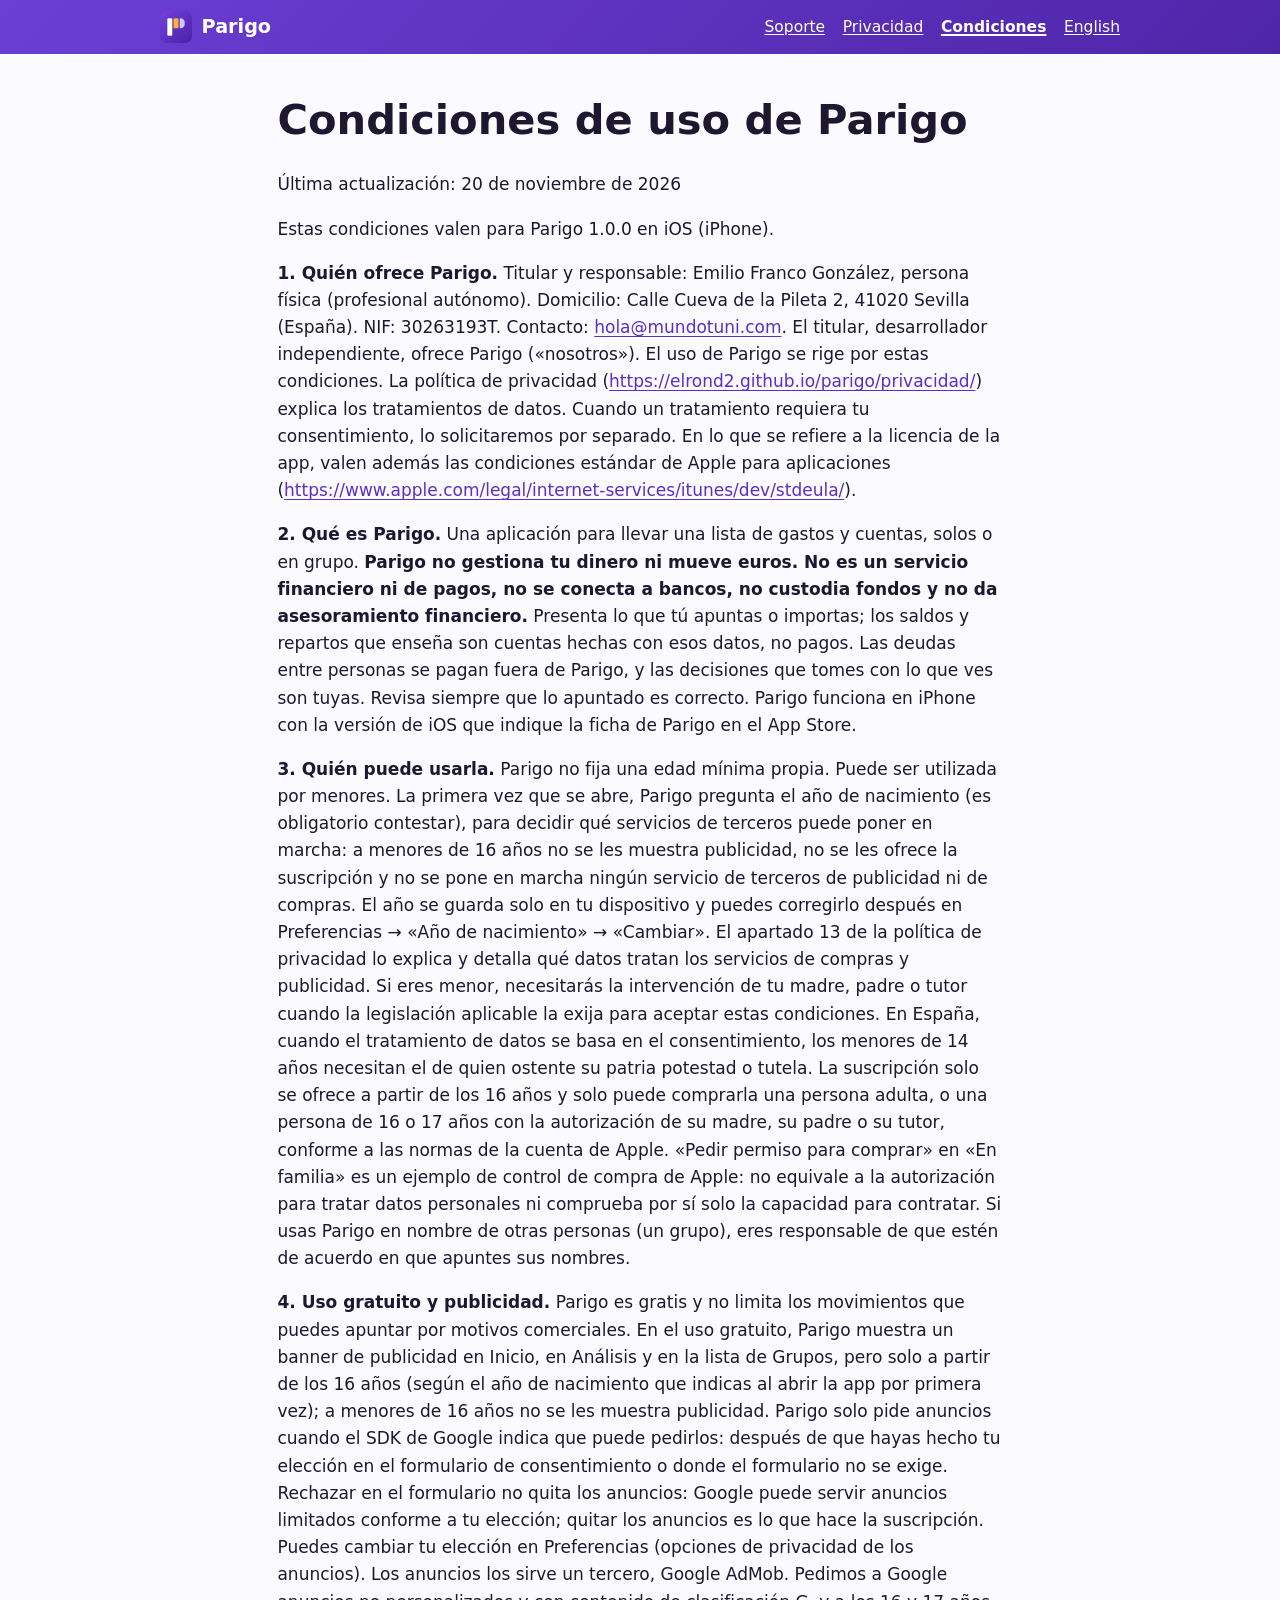
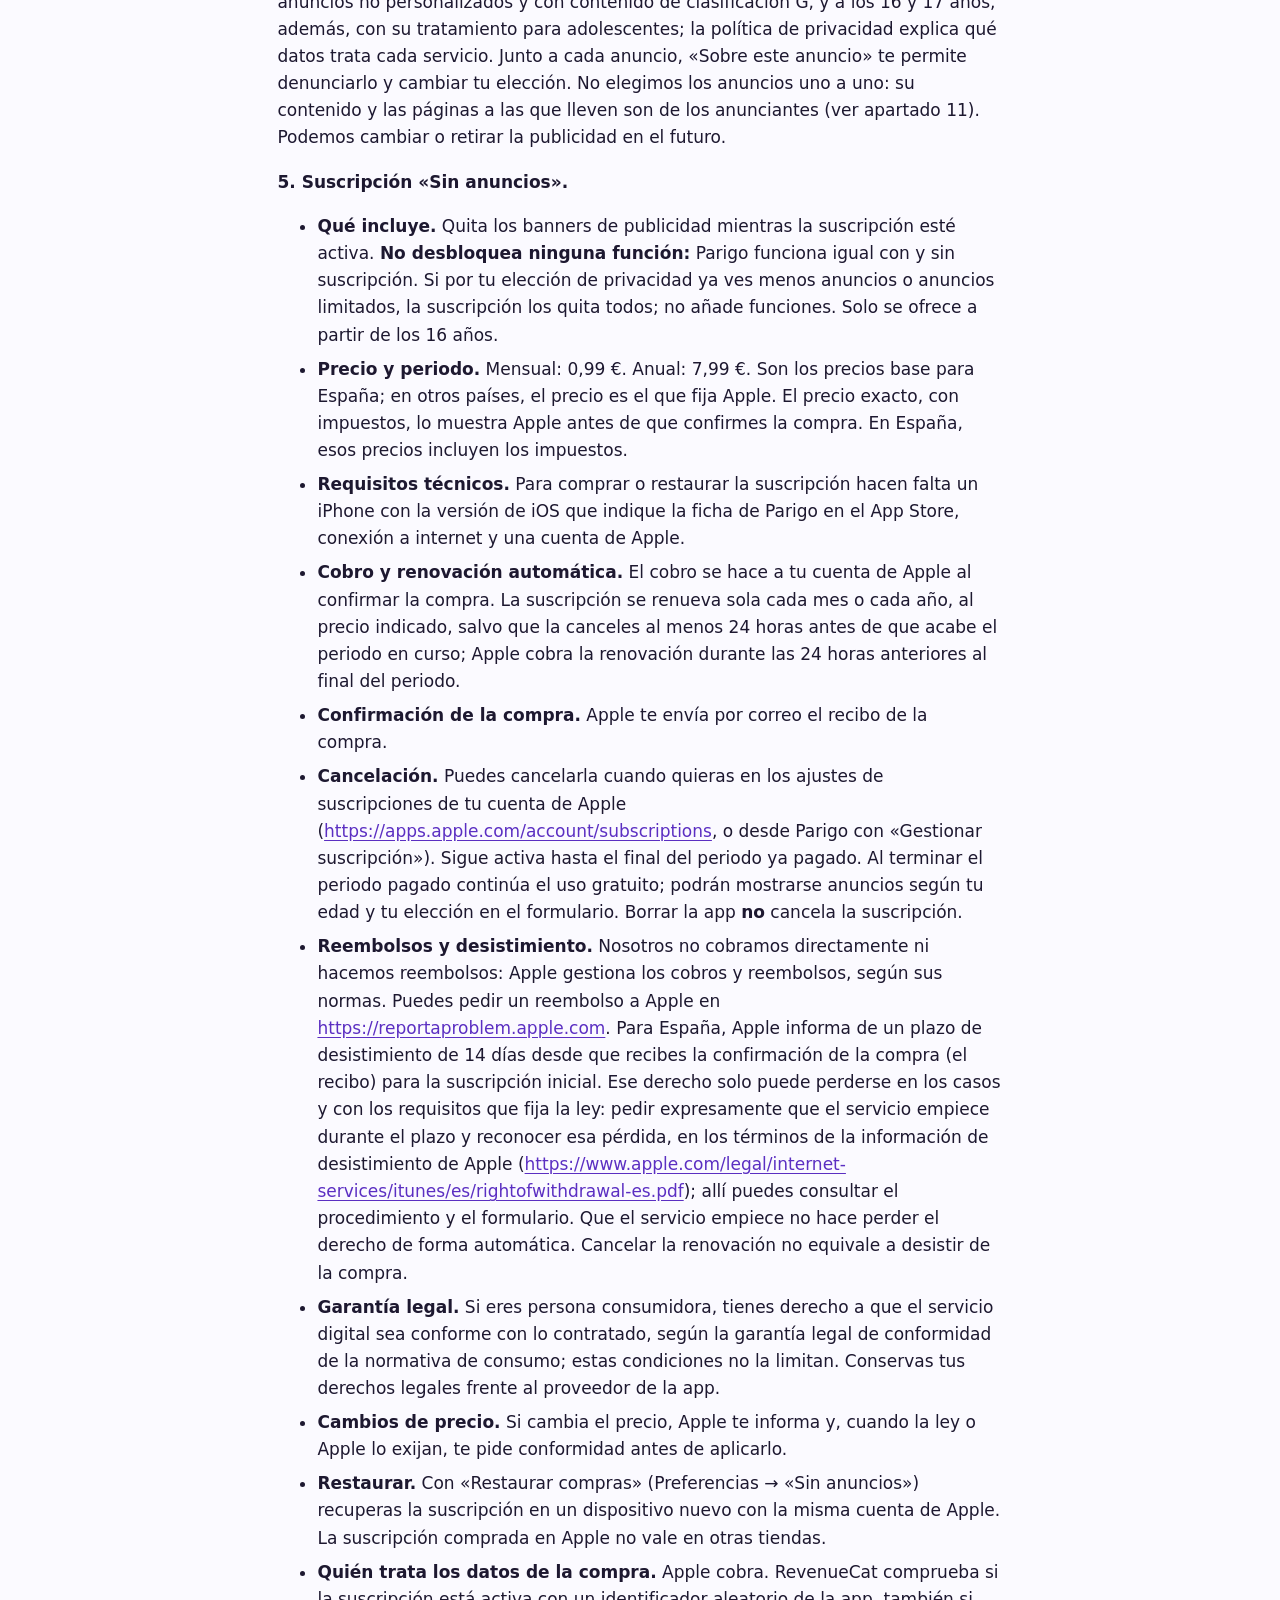
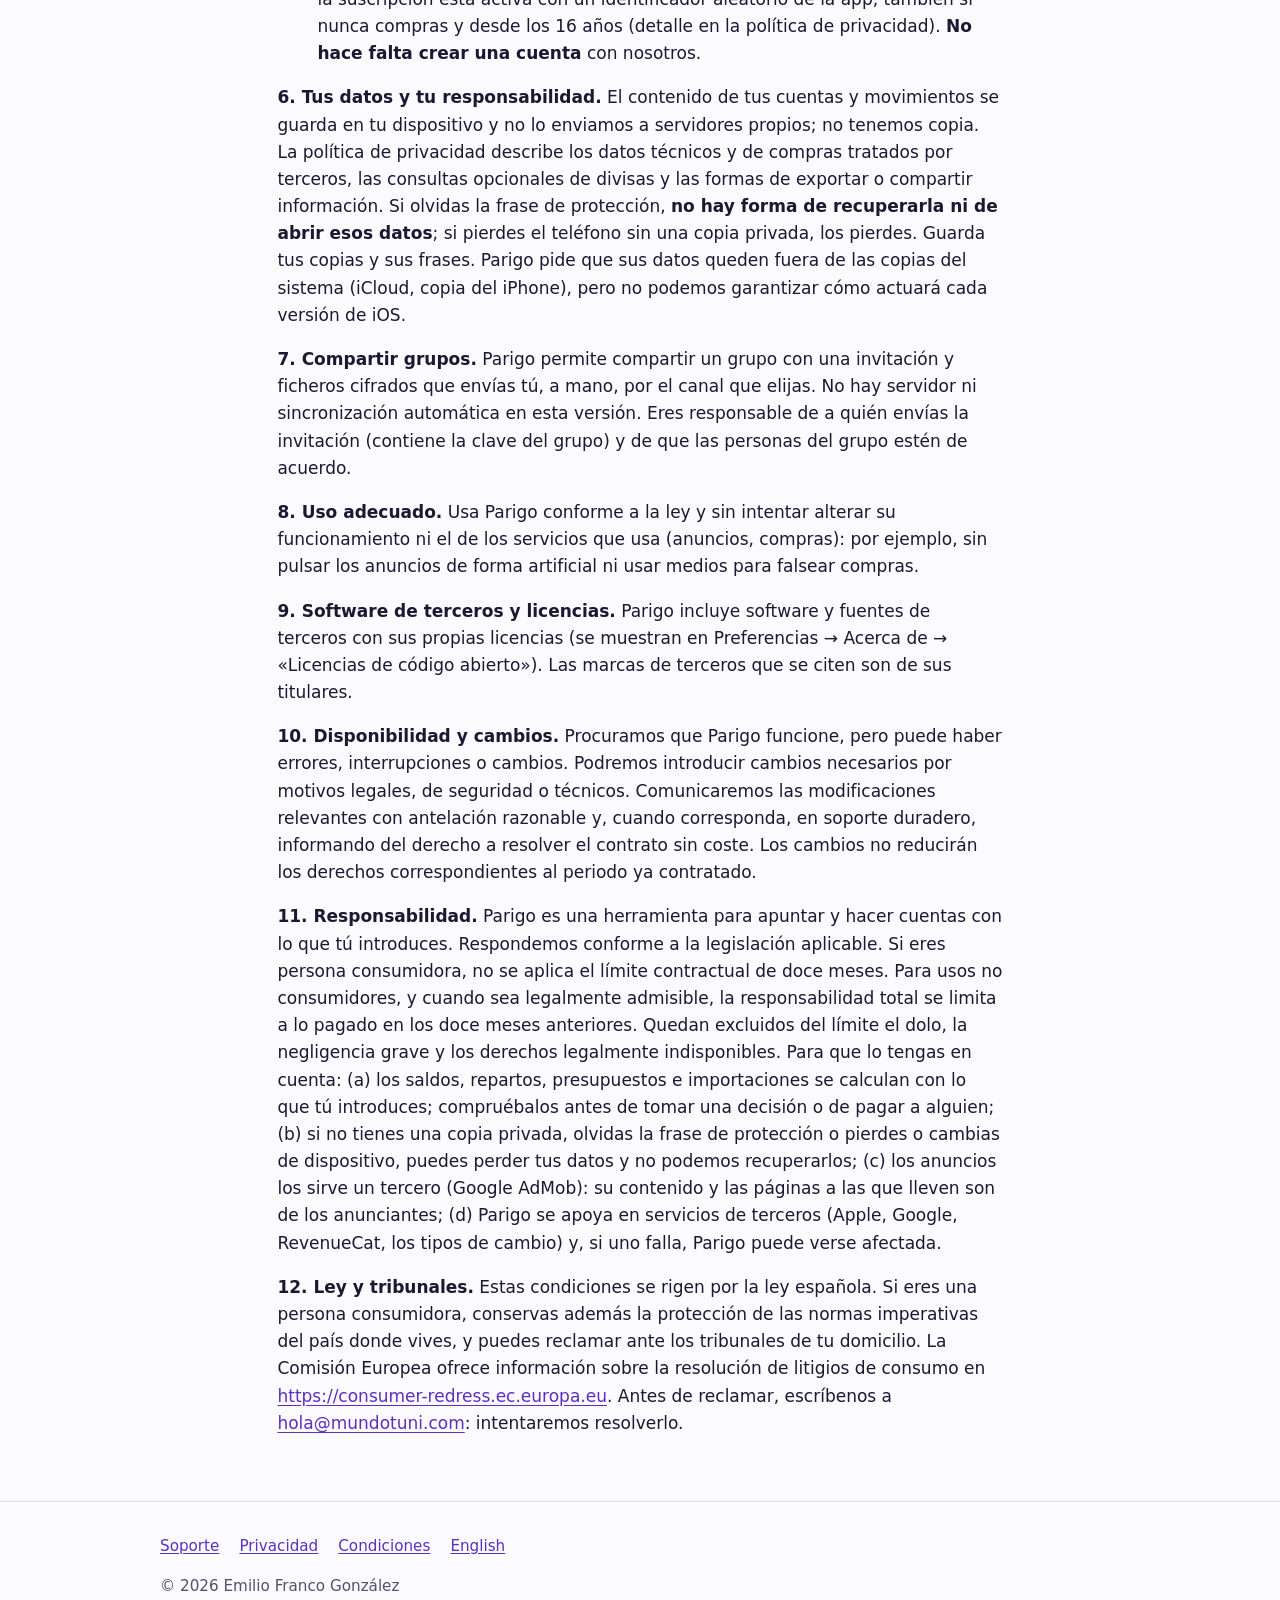
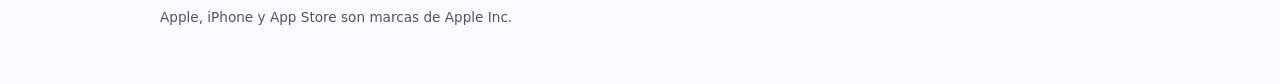
==== condiciones/index.html @ 180a6022 "Privacy policy and terms of use (es/en)" ====
<!doctype html>
<html lang="es">
<head>
<meta charset="utf-8">
<meta name="viewport" content="width=device-width, initial-scale=1">
<title>Condiciones de uso de Parigo</title>
<meta name="description" content="Condiciones de uso de Parigo para iOS y de la suscripción «Sin anuncios».">
<meta name="color-scheme" content="light dark">
<meta name="theme-color" content="#4F25A8">
<link rel="alternate" hreflang="es" href="https://elrond2.github.io/parigo/condiciones/"><link rel="alternate" hreflang="en" href="https://elrond2.github.io/parigo/en/terms/"><link rel="alternate" hreflang="x-default" href="https://elrond2.github.io/parigo/condiciones/">
<meta property="og:type" content="website">
<meta property="og:site_name" content="Parigo">
<meta property="og:title" content="Condiciones de uso de Parigo">
<meta property="og:description" content="Condiciones de uso de Parigo para iOS y de la suscripción «Sin anuncios».">
<meta property="og:url" content="https://elrond2.github.io/parigo/condiciones/">
<meta property="og:image" content="https://elrond2.github.io/parigo/icon-512.png">
<meta property="og:locale" content="es_ES">
<meta name="twitter:card" content="summary">
<link rel="icon" type="image/png" sizes="48x48" href="../favicon.png">
<link rel="apple-touch-icon" href="../apple-touch-icon.png">
<link rel="stylesheet" href="../estilo.css">
</head>
<body class="pag-terms">
<a class="saltar" href="#contenido">Saltar al contenido</a>

<header class="cabecera">
  <div class="envoltorio barra">
    <a class="marca" href="../index.html"><img src="../icon-512.png" width="32" height="32" alt=""><span>Parigo</span></a>
    <nav aria-label="Principal"><a href="../soporte/index.html">Soporte</a><a href="../privacidad/index.html">Privacidad</a><a href="../condiciones/index.html" aria-current="page">Condiciones</a><a href="../en/terms/index.html" lang="en" hreflang="en">English</a></nav>
  </div>
</header>
<main id="contenido">
<div class="envoltorio texto">
<h1 id="condiciones-de-uso-de-parigo">Condiciones de uso de Parigo</h1>
<p>Última actualización: 20 de noviembre de 2026</p>
<p>Estas condiciones valen para Parigo 1.0.0 en iOS (iPhone).</p>
<p><strong>1. Quién ofrece Parigo.</strong> Titular y responsable: Emilio Franco González, persona física (profesional autónomo).
Domicilio: Calle Cueva de la Pileta 2, 41020 Sevilla (España). NIF: 30263193T. Contacto: <a href="mailto:hola@mundotuni.com">hola@mundotuni.com</a>. El titular,
desarrollador independiente, ofrece Parigo («nosotros»). El uso de Parigo se rige por estas condiciones. La política de
privacidad (<a href="https://elrond2.github.io/parigo/privacidad/">https://elrond2.github.io/parigo/privacidad/</a>) explica los tratamientos de datos. Cuando un tratamiento
requiera tu consentimiento, lo solicitaremos por separado. En lo que se refiere a la licencia de la app, valen además
las condiciones estándar de Apple para aplicaciones (<a href="https://www.apple.com/legal/internet-services/itunes/dev/stdeula/">https://www.apple.com/legal/internet-services/itunes/dev/stdeula/</a>).</p>
<p><strong>2. Qué es Parigo.</strong> Una aplicación para llevar una lista de gastos y cuentas, solos o en grupo. <strong>Parigo no gestiona tu
dinero ni mueve euros. No es un servicio financiero ni de pagos, no se conecta a bancos, no custodia fondos y no da
asesoramiento financiero.</strong> Presenta lo que tú apuntas o importas; los saldos y repartos que enseña son cuentas hechas con
esos datos, no pagos. Las deudas entre personas se pagan fuera de Parigo, y las decisiones que tomes con lo que ves son
tuyas. Revisa siempre que lo apuntado es correcto. Parigo funciona en iPhone con la versión de iOS que indique la ficha
de Parigo en el App Store.</p>
<p><strong>3. Quién puede usarla.</strong> Parigo no fija una edad mínima propia. Puede ser utilizada por menores. La primera vez que se
abre, Parigo pregunta el año de nacimiento (es obligatorio contestar), para decidir qué servicios de terceros puede poner
en marcha: a menores de 16 años no se les muestra publicidad, no se les ofrece la suscripción y no se pone en marcha
ningún servicio de terceros de publicidad ni de compras. El año se guarda solo en tu dispositivo y puedes corregirlo
después en Preferencias → «Año de nacimiento» → «Cambiar». El apartado 13 de la política de privacidad lo explica y
detalla qué datos tratan los servicios de compras y publicidad. Si eres menor, necesitarás la intervención de tu madre,
padre o tutor cuando la legislación aplicable la exija para aceptar estas condiciones. En España, cuando el tratamiento
de datos se basa en el consentimiento, los menores de 14 años necesitan el de quien ostente su patria potestad o tutela.
La suscripción solo se ofrece a partir de los 16 años y solo puede comprarla una persona adulta, o una persona de 16 o 17
años con la autorización de su madre, su padre o su tutor, conforme a las normas de la cuenta de Apple. «Pedir permiso
para comprar» en «En familia» es un ejemplo de control de compra de Apple: no equivale a la autorización para tratar
datos personales ni comprueba por sí solo la capacidad para contratar. Si usas Parigo en nombre de otras personas (un
grupo), eres responsable de que estén de acuerdo en que apuntes sus nombres.</p>
<p><strong>4. Uso gratuito y publicidad.</strong> Parigo es gratis y no limita los movimientos que puedes apuntar por motivos
comerciales. En el uso gratuito, Parigo muestra un banner de publicidad en Inicio, en Análisis y en la lista de
Grupos, pero solo a partir de los 16 años (según el año de nacimiento que indicas al abrir la app por primera vez); a
menores de 16 años no se les muestra publicidad. Parigo solo pide anuncios cuando el SDK de Google indica que puede
pedirlos: después de que hayas hecho tu elección en el formulario de consentimiento o donde el formulario no se exige.
Rechazar en el formulario no quita los anuncios: Google puede servir anuncios limitados conforme a tu elección; quitar
los anuncios es lo que hace la suscripción. Puedes cambiar tu elección en Preferencias (opciones de privacidad de los
anuncios). Los anuncios los sirve un tercero, Google AdMob. Pedimos a Google anuncios no personalizados y con contenido de
clasificación G, y a los 16 y 17 años, además, con su tratamiento para adolescentes; la política de privacidad explica
qué datos trata cada servicio. Junto a cada anuncio, «Sobre este anuncio» te permite denunciarlo y cambiar tu elección.
No elegimos los anuncios uno a uno: su contenido y las páginas a las que lleven son de los anunciantes (ver apartado 11).
Podemos cambiar o retirar la publicidad en el futuro.</p>
<p><strong>5. Suscripción «Sin anuncios».</strong></p>
<ul>
<li><strong>Qué incluye.</strong> Quita los banners de publicidad mientras la suscripción esté activa. <strong>No desbloquea ninguna función:</strong>
Parigo funciona igual con y sin suscripción. Si por tu elección de privacidad ya ves menos anuncios o anuncios
limitados, la suscripción los quita todos; no añade funciones. Solo se ofrece a partir de los 16 años.</li>
<li><strong>Precio y periodo.</strong> Mensual: 0,99 €. Anual: 7,99 €. Son los precios base para España; en otros países, el precio es el
que fija Apple. El precio exacto, con impuestos, lo muestra Apple antes de que confirmes la compra.
En España, esos precios incluyen los impuestos.</li>
<li><strong>Requisitos técnicos.</strong> Para comprar o restaurar la suscripción hacen falta un iPhone con la versión de iOS que indique
la ficha de Parigo en el App Store, conexión a internet y una cuenta de Apple.</li>
<li><strong>Cobro y renovación automática.</strong> El cobro se hace a tu cuenta de Apple al confirmar la compra. La suscripción se
renueva sola cada mes o cada año, al precio indicado, salvo que la canceles al menos 24 horas antes de que acabe el
periodo en curso; Apple cobra la renovación durante las 24 horas anteriores al final del periodo.</li>
<li><strong>Confirmación de la compra.</strong> Apple te envía por correo el recibo de la compra.</li>
<li><strong>Cancelación.</strong> Puedes cancelarla cuando quieras en los ajustes de suscripciones de tu cuenta de Apple
(<a href="https://apps.apple.com/account/subscriptions">https://apps.apple.com/account/subscriptions</a>, o desde Parigo con «Gestionar suscripción»). Sigue activa hasta el final
del periodo ya pagado. Al terminar el periodo pagado continúa el uso gratuito; podrán mostrarse anuncios según tu edad y
tu elección en el formulario. Borrar la app <strong>no</strong> cancela la suscripción.</li>
<li><strong>Reembolsos y desistimiento.</strong> Nosotros no cobramos directamente ni hacemos reembolsos: Apple gestiona los cobros y
reembolsos, según sus normas. Puedes pedir un reembolso a Apple en <a href="https://reportaproblem.apple.com">https://reportaproblem.apple.com</a>. Para España, Apple
informa de un plazo de desistimiento de 14 días desde que recibes la confirmación de la compra (el recibo) para la
suscripción inicial. Ese derecho
solo puede perderse en los casos y con los requisitos que fija la ley: pedir expresamente que el servicio empiece
durante el plazo y reconocer esa pérdida, en los términos de la información de desistimiento de Apple
(<a href="https://www.apple.com/legal/internet-services/itunes/es/rightofwithdrawal-es.pdf">https://www.apple.com/legal/internet-services/itunes/es/rightofwithdrawal-es.pdf</a>); allí puedes consultar el
procedimiento y el formulario. Que el servicio empiece no hace perder el derecho de forma automática. Cancelar la
renovación no equivale a desistir de la compra.</li>
<li><strong>Garantía legal.</strong> Si eres persona consumidora, tienes derecho a que el servicio digital sea conforme con lo
contratado, según la garantía legal de conformidad de la normativa de consumo; estas condiciones no la limitan.
Conservas tus derechos legales frente al proveedor de la app.</li>
<li><strong>Cambios de precio.</strong> Si cambia el precio, Apple te informa y, cuando la ley o Apple lo exijan, te pide conformidad antes
de aplicarlo.</li>
<li><strong>Restaurar.</strong> Con «Restaurar compras» (Preferencias → «Sin anuncios») recuperas la suscripción en un dispositivo nuevo
con la misma cuenta de Apple. La suscripción comprada en Apple no vale en otras tiendas.</li>
<li><strong>Quién trata los datos de la compra.</strong> Apple cobra. RevenueCat comprueba si la suscripción está activa con un
identificador aleatorio de la app, también si nunca compras y desde los 16 años (detalle en la política de privacidad).
<strong>No hace falta crear una cuenta</strong> con nosotros.</li>
</ul>
<p><strong>6. Tus datos y tu responsabilidad.</strong> El contenido de tus cuentas y movimientos se guarda en tu dispositivo y no lo
enviamos a servidores propios; no tenemos copia. La política de privacidad describe los datos técnicos y de compras
tratados por terceros, las consultas opcionales de divisas y las formas de exportar o compartir información. Si olvidas la
frase de protección, <strong>no hay forma de recuperarla ni de abrir esos datos</strong>; si pierdes el teléfono sin una copia privada, los
pierdes. Guarda tus copias y sus frases. Parigo pide que sus datos queden fuera de las copias del sistema (iCloud, copia
del iPhone), pero no podemos garantizar cómo actuará cada versión de iOS.</p>
<p><strong>7. Compartir grupos.</strong> Parigo permite compartir un grupo con una invitación y ficheros cifrados que envías tú, a mano,
por el canal que elijas. No hay servidor ni sincronización automática en esta versión. Eres responsable de a quién envías
la invitación (contiene la clave del grupo) y de que las personas del grupo estén de acuerdo.</p>
<p><strong>8. Uso adecuado.</strong> Usa Parigo conforme a la ley y sin intentar alterar su funcionamiento ni el de los servicios que usa
(anuncios, compras): por ejemplo, sin pulsar los anuncios de forma artificial ni usar medios para falsear compras.</p>
<p><strong>9. Software de terceros y licencias.</strong> Parigo incluye software y fuentes de terceros con sus propias licencias (se
muestran en Preferencias → Acerca de → «Licencias de código abierto»). Las marcas de terceros que se citen son de sus
titulares.</p>
<p><strong>10. Disponibilidad y cambios.</strong> Procuramos que Parigo funcione, pero puede haber errores, interrupciones o cambios.
Podremos introducir cambios necesarios por motivos legales, de seguridad o técnicos. Comunicaremos las modificaciones
relevantes con antelación razonable y, cuando corresponda, en soporte duradero, informando del derecho a resolver el
contrato sin coste. Los cambios no reducirán los derechos correspondientes al periodo ya contratado.</p>
<p><strong>11. Responsabilidad.</strong> Parigo es una herramienta para apuntar y hacer cuentas con lo que tú introduces. Respondemos
conforme a la legislación aplicable. Si eres persona consumidora, no se aplica el límite contractual de doce meses. Para
usos no consumidores, y cuando sea legalmente admisible, la responsabilidad total se limita a lo pagado en los doce meses
anteriores. Quedan excluidos del límite el dolo, la negligencia grave y los derechos legalmente indisponibles. Para que
lo tengas en cuenta: (a) los saldos, repartos, presupuestos e importaciones se calculan con lo que tú introduces;
compruébalos antes de tomar una decisión o de pagar a alguien; (b) si no tienes una copia privada, olvidas la frase de
protección o pierdes o cambias de dispositivo, puedes perder tus datos y no podemos recuperarlos; (c) los anuncios los
sirve un tercero (Google AdMob): su contenido y las páginas a las que lleven son de los anunciantes; (d) Parigo se apoya
en servicios de terceros (Apple, Google, RevenueCat, los tipos de cambio) y, si uno falla, Parigo puede verse afectada.</p>
<p><strong>12. Ley y tribunales.</strong> Estas condiciones se rigen por la ley española. Si eres una persona consumidora, conservas
además la protección de las normas imperativas del país donde vives, y puedes reclamar ante los tribunales de tu
domicilio. La Comisión Europea ofrece información sobre la resolución de litigios de consumo en
<a href="https://consumer-redress.ec.europa.eu">https://consumer-redress.ec.europa.eu</a>. Antes de reclamar, escríbenos a <a href="mailto:hola@mundotuni.com">hola@mundotuni.com</a>: intentaremos resolverlo.</p>
</div>
</main>
<footer class="pie">
  <div class="envoltorio">
    <nav aria-label="Pie"><a href="../soporte/index.html">Soporte</a><a href="../privacidad/index.html">Privacidad</a><a href="../condiciones/index.html">Condiciones</a><a href="../en/terms/index.html" lang="en" hreflang="en">English</a></nav>
    <p>© 2026 Emilio Franco González</p>
    <p class="menor">Apple, iPhone y App Store son marcas de Apple Inc.</p>
  </div>
</footer>
</body>
</html>
---- estilo.css ----
/* Parigo: estilo del sitio. Sin fuentes externas, sin JavaScript. */
:root {
  --morado: #6B3FD4;
  --morado-osc: #4F25A8;
  --ambar: #FFB020;
  --lila: #D4C5FF;
  --fondo: #FBFAFF;
  --tarjeta: #FFFFFF;
  --texto: #1D1830;
  --suave: #555069;
  --borde: #E2DCF3;
  --enlace: #5B2FC2;
  --cabecera-tabla: #F1EDFB;
  --radio: 14px;
}
@media (prefers-color-scheme: dark) {
  :root {
    --fondo: #14101F;
    --tarjeta: #1D1830;
    --texto: #EEEAF8;
    --suave: #B8B0CF;
    --borde: #352D50;
    --enlace: #D4C5FF;
    --cabecera-tabla: #2A2342;
  }
}

*, *::before, *::after { box-sizing: border-box; }
html { -webkit-text-size-adjust: 100%; }
body {
  margin: 0;
  background: var(--fondo);
  color: var(--texto);
  font: 1.0625rem/1.6 system-ui, -apple-system, "Segoe UI", Roboto, "Helvetica Neue", Arial, sans-serif;
}
img { max-width: 100%; height: auto; }
a { color: var(--enlace); text-underline-offset: 0.15em; }
a:hover { text-decoration-thickness: 2px; }
a:focus-visible, .tabla:focus-visible {
  outline: 3px solid var(--ambar);
  outline-offset: 2px;
}
h1, h2, h3 { line-height: 1.25; margin: 2em 0 0.6em; }
h1 { font-size: clamp(1.9rem, 5vw, 2.6rem); margin-top: 0; }
h2 { font-size: 1.5rem; }
h3 { font-size: 1.15rem; }
p, ul, ol { margin: 0 0 1em; }
li { margin-bottom: 0.4em; }
hr { border: 0; border-top: 1px solid var(--borde); margin: 2em 0; }
code { font: 0.92em ui-monospace, SFMono-Regular, Menlo, Consolas, monospace; background: var(--cabecera-tabla); padding: 0.1em 0.3em; border-radius: 4px; }
blockquote { margin: 1em 0; padding: 0.2em 1em; border-left: 4px solid var(--morado); color: var(--suave); }

.envoltorio { width: 100%; max-width: 62rem; margin: 0 auto; padding: 0 16px; }
.saltar {
  position: absolute; left: 8px; top: -4rem; z-index: 20;
  background: var(--ambar); color: #1B1030; padding: 0.6rem 1rem; border-radius: 8px; font-weight: 700;
}
.saltar:focus { top: 8px; }

/* Cabecera y pie */
.cabecera { background: linear-gradient(135deg, var(--morado), var(--morado-osc)); color: #fff; }
.cabecera a { color: #fff; }
.cabecera .barra { display: flex; flex-wrap: wrap; align-items: center; justify-content: space-between; gap: 0.5rem 1.25rem; padding-top: 0.7rem; padding-bottom: 0.7rem; }
.marca { display: inline-flex; align-items: center; gap: 0.6rem; font-weight: 700; font-size: 1.2rem; text-decoration: none; }
.marca img { border-radius: 22%; }
.cabecera nav { display: flex; flex-wrap: wrap; gap: 0.25rem 1.1rem; font-size: 0.97rem; }
.cabecera nav a[aria-current="page"] { font-weight: 700; text-decoration-thickness: 2px; }

.pie { border-top: 1px solid var(--borde); margin-top: 4rem; padding: 2rem 0 3rem; color: var(--suave); font-size: 0.95rem; }
.pie nav { display: flex; flex-wrap: wrap; gap: 0.4rem 1.25rem; margin-bottom: 1rem; }
.pie p { margin: 0 0 0.5rem; }
.pie .menor { font-size: 0.85rem; }

/* Portada */
.hero { background: linear-gradient(135deg, var(--morado), var(--morado-osc)); color: #fff; padding: 2.5rem 0 3.5rem; }
.hero .envoltorio { display: grid; gap: 1.25rem; justify-items: start; }
.hero h1 { margin: 0; color: #fff; }
.hero .icono { border-radius: 22%; box-shadow: 0 6px 24px rgba(0, 0, 0, 0.3); }
.hero .lema { font-size: 1.35rem; font-weight: 600; margin: 0; color: #fff; }
.hero .lede { max-width: 40rem; margin: 0; color: #F1EBFF; }
.boton, .proximamente {
  display: inline-block; padding: 0.7rem 1.3rem; border-radius: 999px; font-weight: 700; text-decoration: none; margin: 0;
}
.boton { background: var(--ambar); color: #1B1030; }
.boton:hover { background: #FFC24D; }
.proximamente { border: 2px solid var(--lila); color: #fff; }

.seccion { padding-top: 1rem; }
.seccion > .envoltorio > h2:first-child { margin-top: 2.5rem; }
.rejilla { display: grid; gap: 1rem; grid-template-columns: repeat(auto-fit, minmax(15.5rem, 1fr)); margin-top: 1rem; }
.tarjeta { background: var(--tarjeta); border: 1px solid var(--borde); border-radius: var(--radio); padding: 1.1rem 1.25rem; }
.tarjeta h3 { margin: 0 0 0.5rem; font-size: 1.1rem; }
.tarjeta p:last-child, .tarjeta ul:last-child { margin-bottom: 0; }
.tarjeta ul { padding-left: 1.2rem; }
.tarjeta.destacada { border: 2px solid var(--morado); }
.precio { font-size: 1.35rem; font-weight: 700; margin: 0 0 0.5rem; }
.aviso { background: var(--tarjeta); border-left: 5px solid var(--ambar); border-radius: 8px; padding: 0.9rem 1.2rem; margin-top: 2rem; }
.capturas { display: flex; gap: 1rem; overflow-x: auto; padding: 0.25rem 0 1rem; }
.capturas img { height: 26rem; width: auto; border-radius: var(--radio); border: 1px solid var(--borde); }

/* Texto largo: soporte y legales */
.texto { max-width: 70ch; padding-top: 2.5rem; overflow-wrap: anywhere; }
.texto h2 { margin-top: 2em; }
.indice { padding-left: 1.2rem; }
.contacto { background: var(--tarjeta); border: 1px solid var(--borde); border-radius: var(--radio); padding: 1rem 1.25rem; margin: 1.5rem 0; }
.contacto p { margin: 0; }

.tabla { overflow-x: auto; margin: 1.25rem 0; border: 1px solid var(--borde); border-radius: 8px; }
.tabla table { border-collapse: collapse; min-width: 52rem; width: 100%; overflow-wrap: normal; word-break: normal; font-size: 0.93rem; line-height: 1.45; }
.tabla th:first-child, .tabla td:first-child { min-width: 9rem; }
.tabla th:last-child, .tabla td:last-child { min-width: 6rem; }
.tabla th, .tabla td { padding: 0.6rem 0.75rem; text-align: left; vertical-align: top; border-bottom: 1px solid var(--borde); }
.tabla th { background: var(--cabecera-tabla); }
.tabla tr:last-child td { border-bottom: 0; }

/* Borrador de textos legales */
.borrador-banda { background: #B3261E; color: #fff; text-align: center; font-weight: 700; padding: 0.6rem 1rem; position: sticky; top: 0; z-index: 10; }
mark.marcador { background: var(--ambar); color: #1B1030; padding: 0 0.2em; border-radius: 3px; outline: 2px dashed #B3261E; }

@media (max-width: 36rem) {
  body { font-size: 1rem; }
  .capturas img { height: 20rem; }
}
@media print {
  .cabecera, .saltar, .borrador-banda { display: none; }
  body { background: #fff; color: #000; }
}
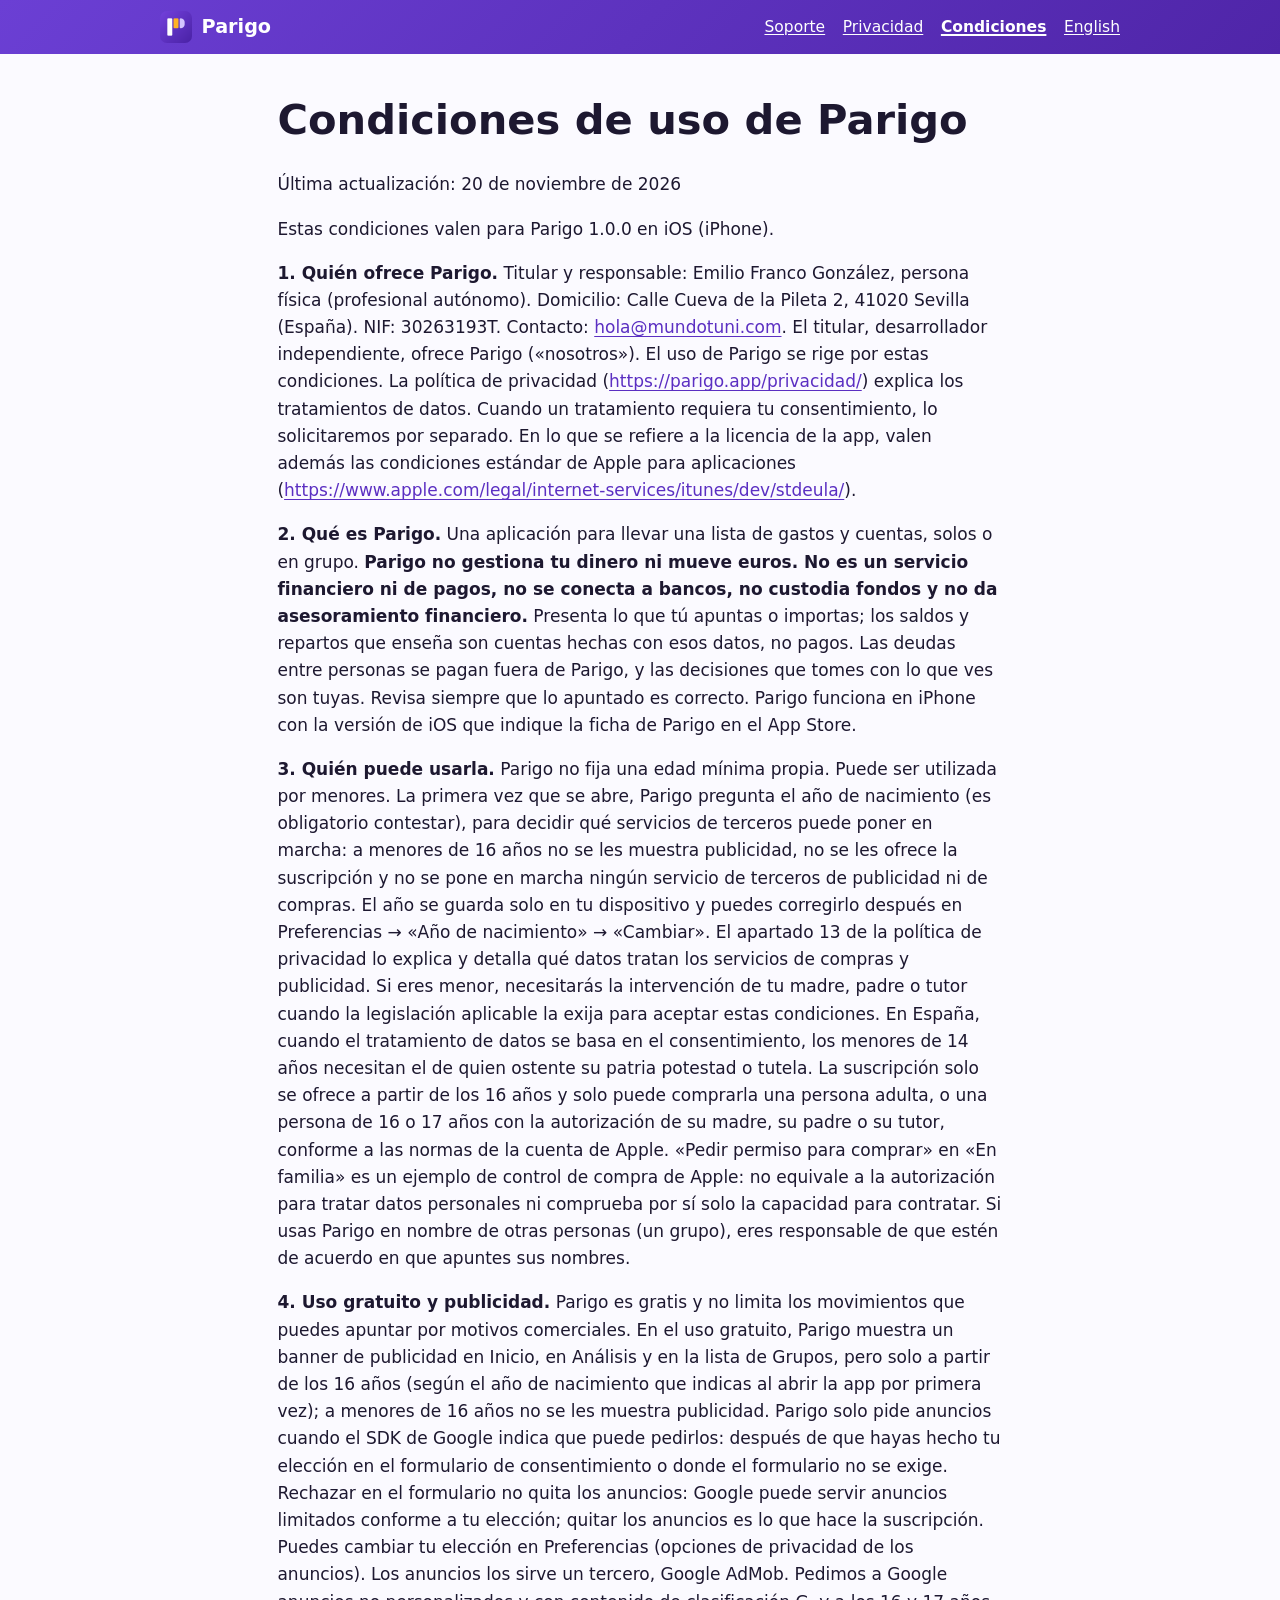
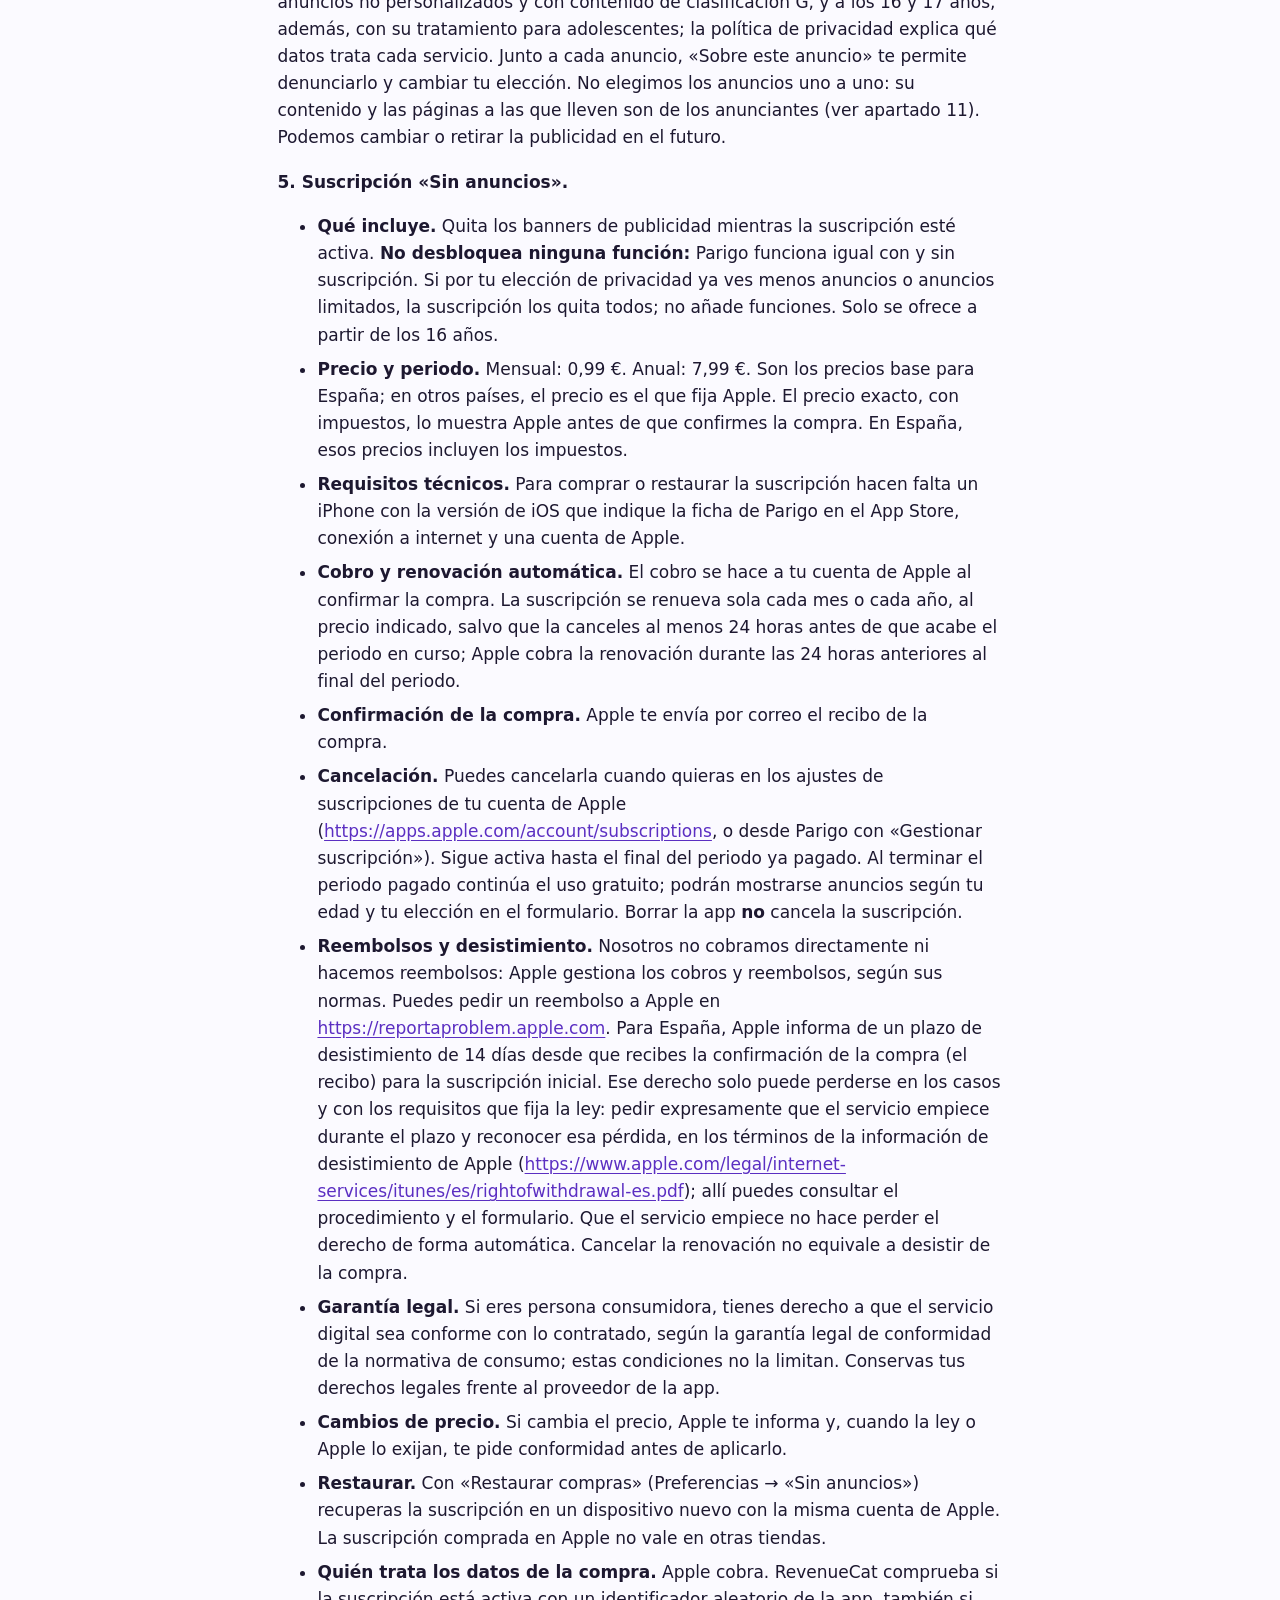
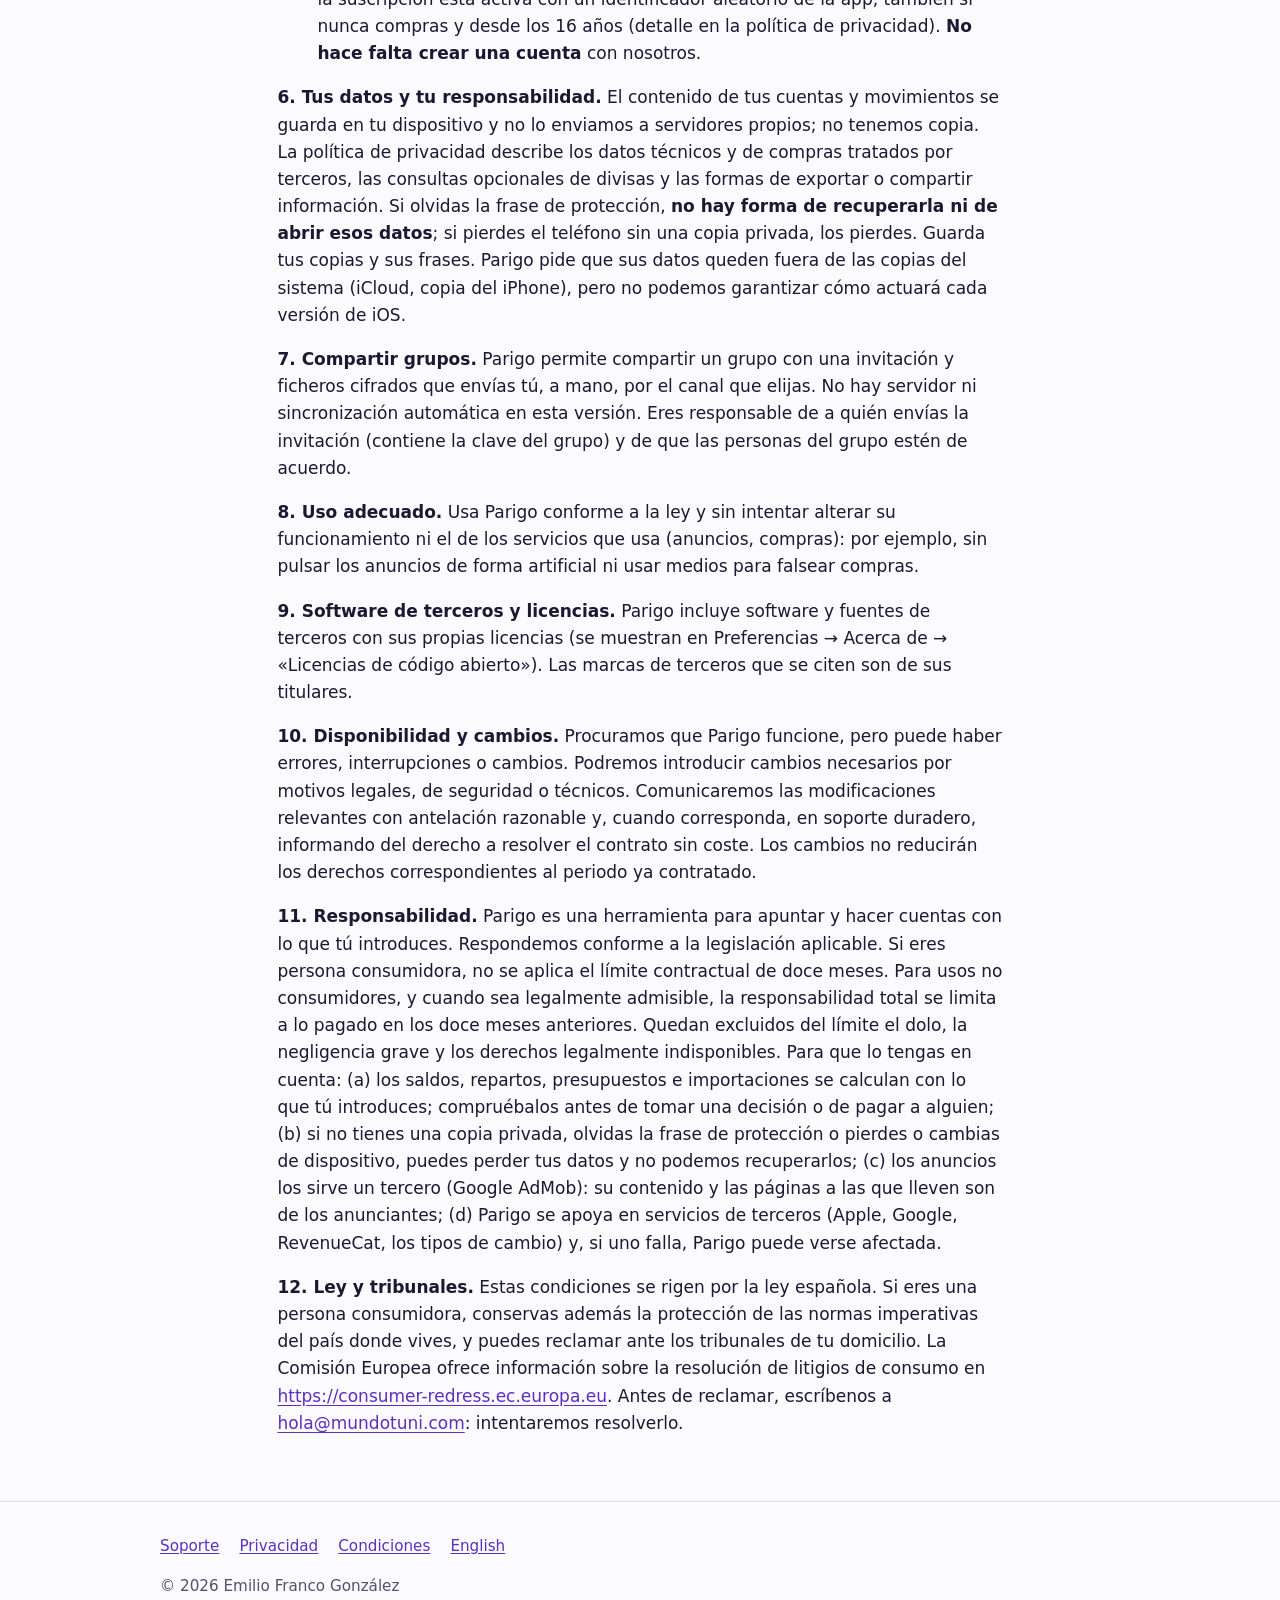
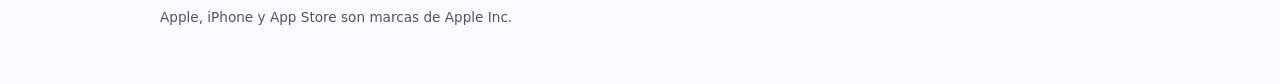
==== commit 8e27e8ef: "Custom domain parigo.app and app-ads.txt" ====
--- a/condiciones/index.html
+++ b/condiciones/index.html
@@ -7,13 +7,13 @@
 <meta name="description" content="Condiciones de uso de Parigo para iOS y de la suscripción «Sin anuncios».">
 <meta name="color-scheme" content="light dark">
 <meta name="theme-color" content="#4F25A8">
-<link rel="alternate" hreflang="es" href="https://elrond2.github.io/parigo/condiciones/"><link rel="alternate" hreflang="en" href="https://elrond2.github.io/parigo/en/terms/"><link rel="alternate" hreflang="x-default" href="https://elrond2.github.io/parigo/condiciones/">
+<link rel="alternate" hreflang="es" href="https://parigo.app/condiciones/"><link rel="alternate" hreflang="en" href="https://parigo.app/en/terms/"><link rel="alternate" hreflang="x-default" href="https://parigo.app/condiciones/">
 <meta property="og:type" content="website">
 <meta property="og:site_name" content="Parigo">
 <meta property="og:title" content="Condiciones de uso de Parigo">
 <meta property="og:description" content="Condiciones de uso de Parigo para iOS y de la suscripción «Sin anuncios».">
-<meta property="og:url" content="https://elrond2.github.io/parigo/condiciones/">
-<meta property="og:image" content="https://elrond2.github.io/parigo/icon-512.png">
+<meta property="og:url" content="https://parigo.app/condiciones/">
+<meta property="og:image" content="https://parigo.app/icon-512.png">
 <meta property="og:locale" content="es_ES">
 <meta name="twitter:card" content="summary">
 <link rel="icon" type="image/png" sizes="48x48" href="../favicon.png">
@@ -37,7 +37,7 @@
 <p><strong>1. Quién ofrece Parigo.</strong> Titular y responsable: Emilio Franco González, persona física (profesional autónomo).
 Domicilio: Calle Cueva de la Pileta 2, 41020 Sevilla (España). NIF: 30263193T. Contacto: <a href="mailto:hola@mundotuni.com">hola@mundotuni.com</a>. El titular,
 desarrollador independiente, ofrece Parigo («nosotros»). El uso de Parigo se rige por estas condiciones. La política de
-privacidad (<a href="https://elrond2.github.io/parigo/privacidad/">https://elrond2.github.io/parigo/privacidad/</a>) explica los tratamientos de datos. Cuando un tratamiento
+privacidad (<a href="https://parigo.app/privacidad/">https://parigo.app/privacidad/</a>) explica los tratamientos de datos. Cuando un tratamiento
 requiera tu consentimiento, lo solicitaremos por separado. En lo que se refiere a la licencia de la app, valen además
 las condiciones estándar de Apple para aplicaciones (<a href="https://www.apple.com/legal/internet-services/itunes/dev/stdeula/">https://www.apple.com/legal/internet-services/itunes/dev/stdeula/</a>).</p>
 <p><strong>2. Qué es Parigo.</strong> Una aplicación para llevar una lista de gastos y cuentas, solos o en grupo. <strong>Parigo no gestiona tu
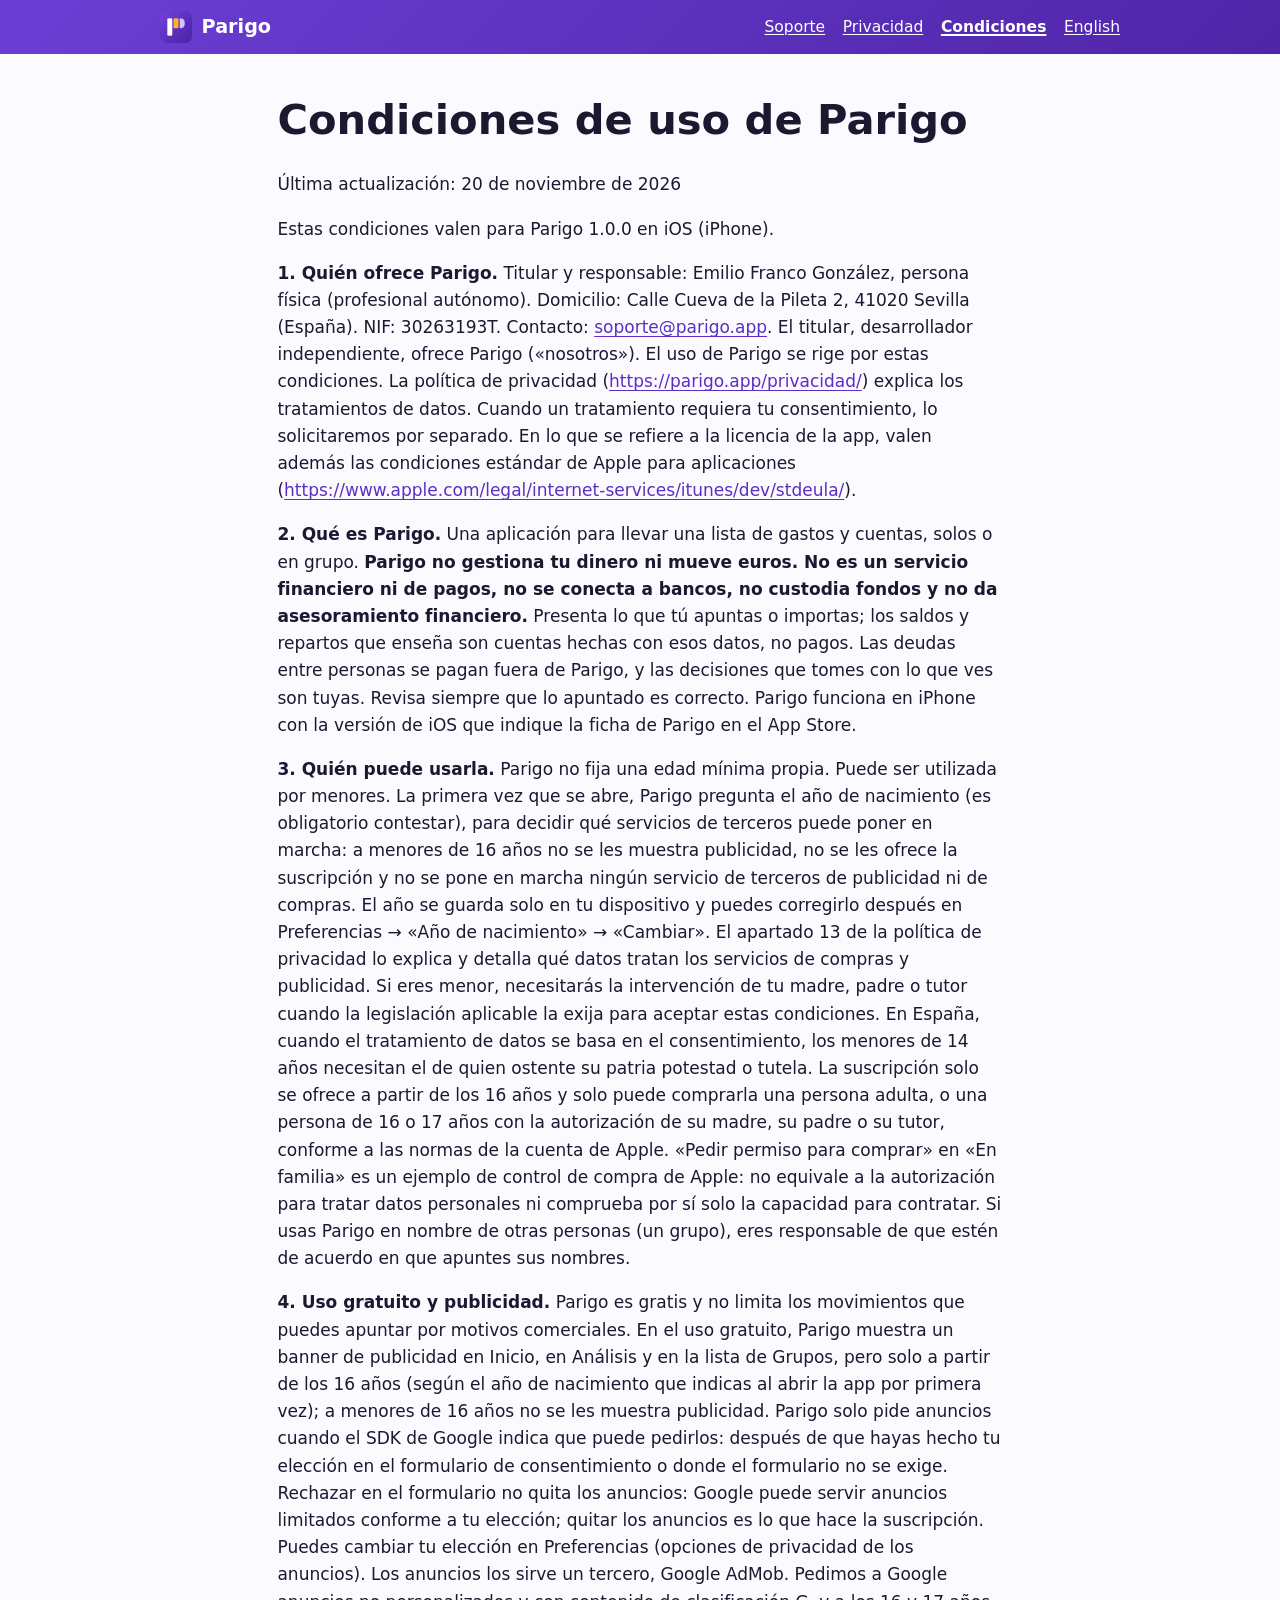
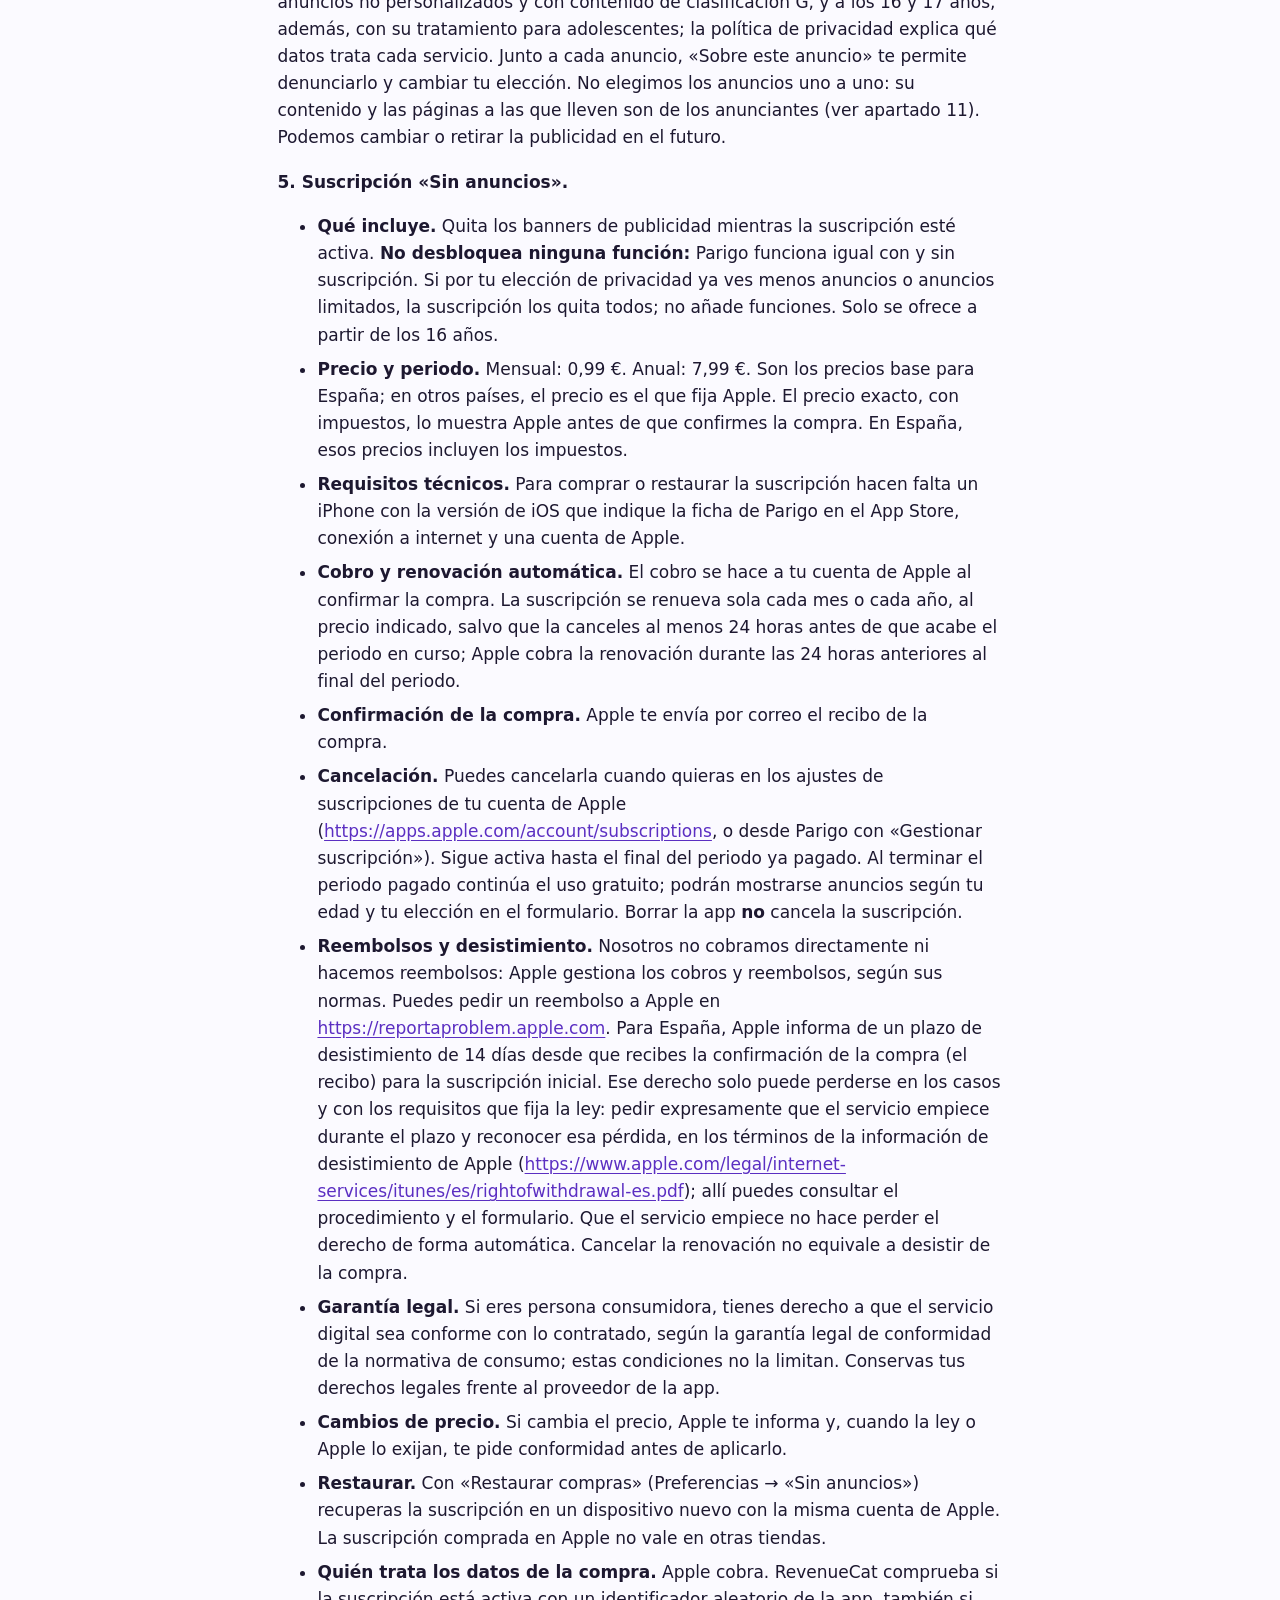
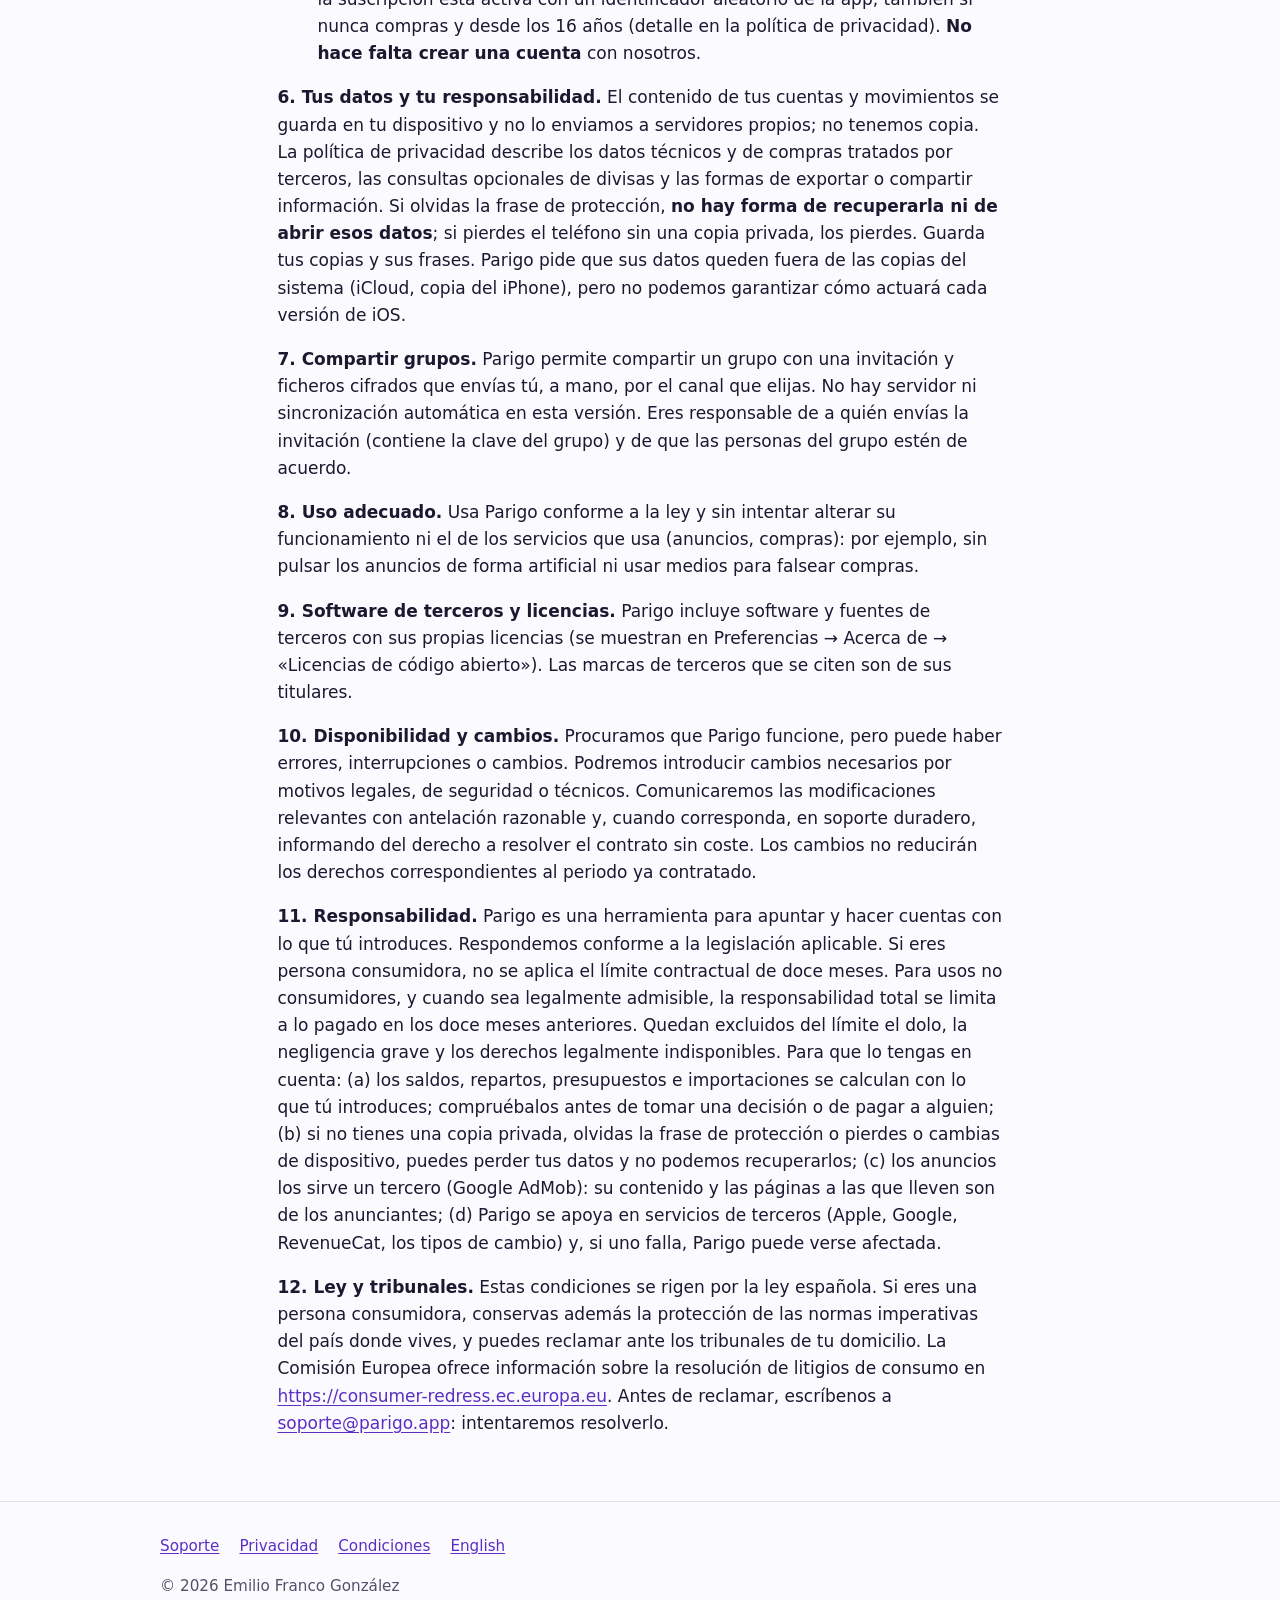
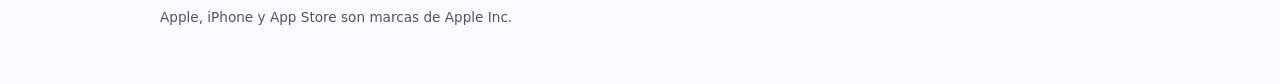
==== commit 9d91ad37: "Support address on the app's own domain" ====
--- a/condiciones/index.html
+++ b/condiciones/index.html
@@ -35,7 +35,7 @@
 <p>Última actualización: 20 de noviembre de 2026</p>
 <p>Estas condiciones valen para Parigo 1.0.0 en iOS (iPhone).</p>
 <p><strong>1. Quién ofrece Parigo.</strong> Titular y responsable: Emilio Franco González, persona física (profesional autónomo).
-Domicilio: Calle Cueva de la Pileta 2, 41020 Sevilla (España). NIF: 30263193T. Contacto: <a href="mailto:hola@mundotuni.com">hola@mundotuni.com</a>. El titular,
+Domicilio: Calle Cueva de la Pileta 2, 41020 Sevilla (España). NIF: 30263193T. Contacto: <a href="mailto:soporte@parigo.app">soporte@parigo.app</a>. El titular,
 desarrollador independiente, ofrece Parigo («nosotros»). El uso de Parigo se rige por estas condiciones. La política de
 privacidad (<a href="https://parigo.app/privacidad/">https://parigo.app/privacidad/</a>) explica los tratamientos de datos. Cuando un tratamiento
 requiera tu consentimiento, lo solicitaremos por separado. En lo que se refiere a la licencia de la app, valen además
@@ -139,7 +139,7 @@
 <p><strong>12. Ley y tribunales.</strong> Estas condiciones se rigen por la ley española. Si eres una persona consumidora, conservas
 además la protección de las normas imperativas del país donde vives, y puedes reclamar ante los tribunales de tu
 domicilio. La Comisión Europea ofrece información sobre la resolución de litigios de consumo en
-<a href="https://consumer-redress.ec.europa.eu">https://consumer-redress.ec.europa.eu</a>. Antes de reclamar, escríbenos a <a href="mailto:hola@mundotuni.com">hola@mundotuni.com</a>: intentaremos resolverlo.</p>
+<a href="https://consumer-redress.ec.europa.eu">https://consumer-redress.ec.europa.eu</a>. Antes de reclamar, escríbenos a <a href="mailto:soporte@parigo.app">soporte@parigo.app</a>: intentaremos resolverlo.</p>
 </div>
 </main>
 <footer class="pie">
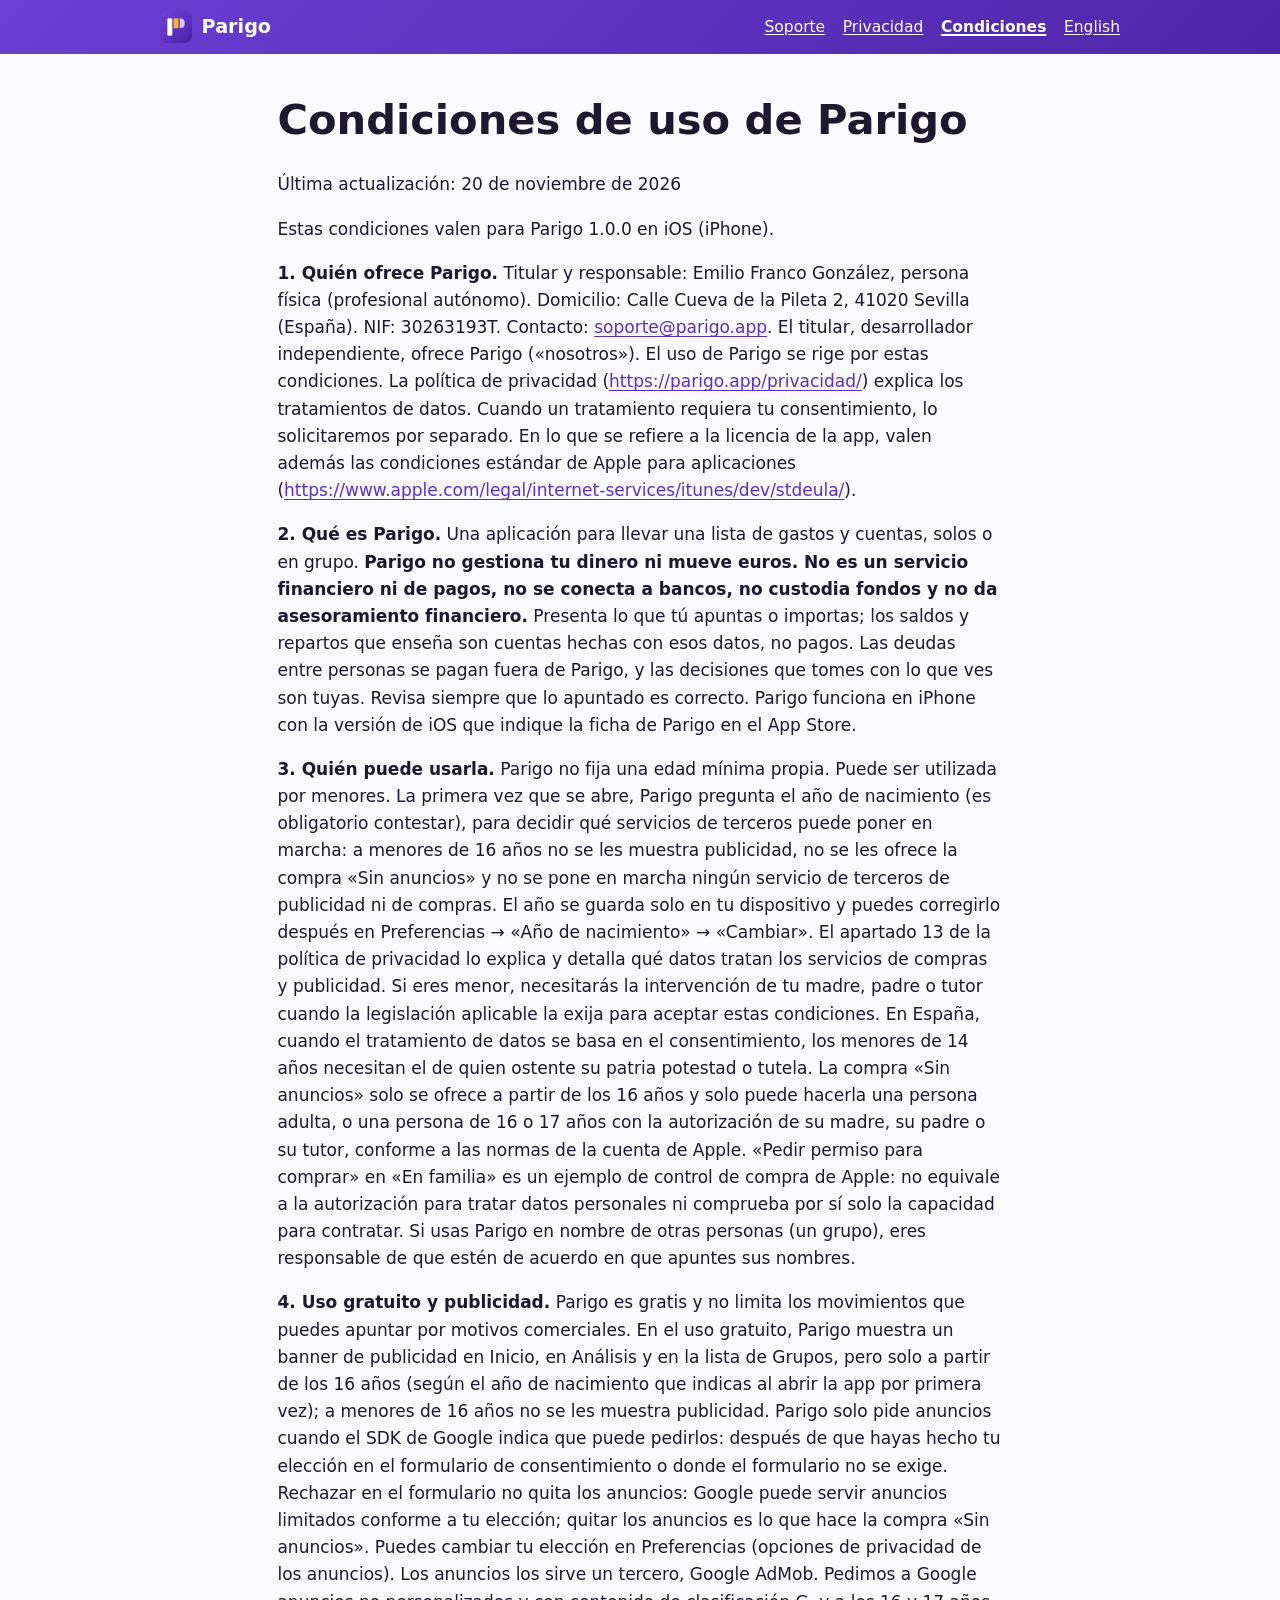
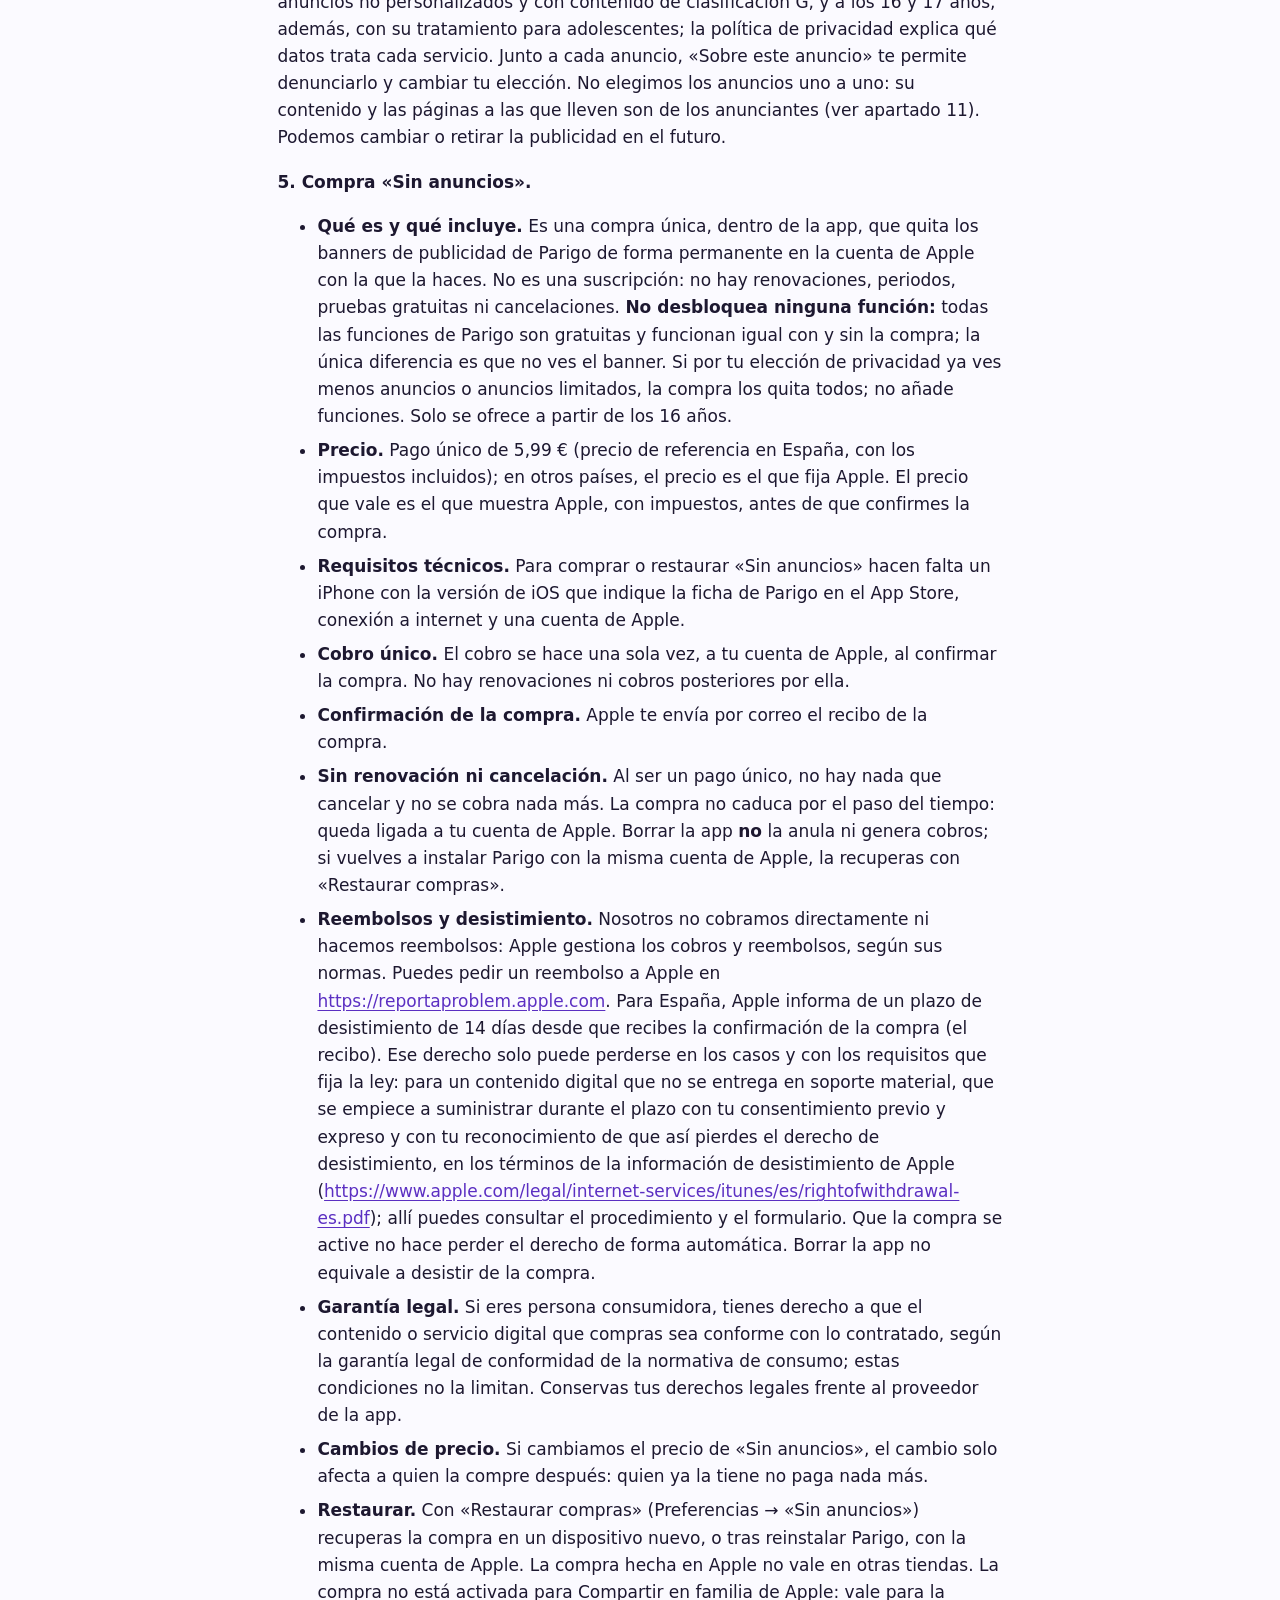
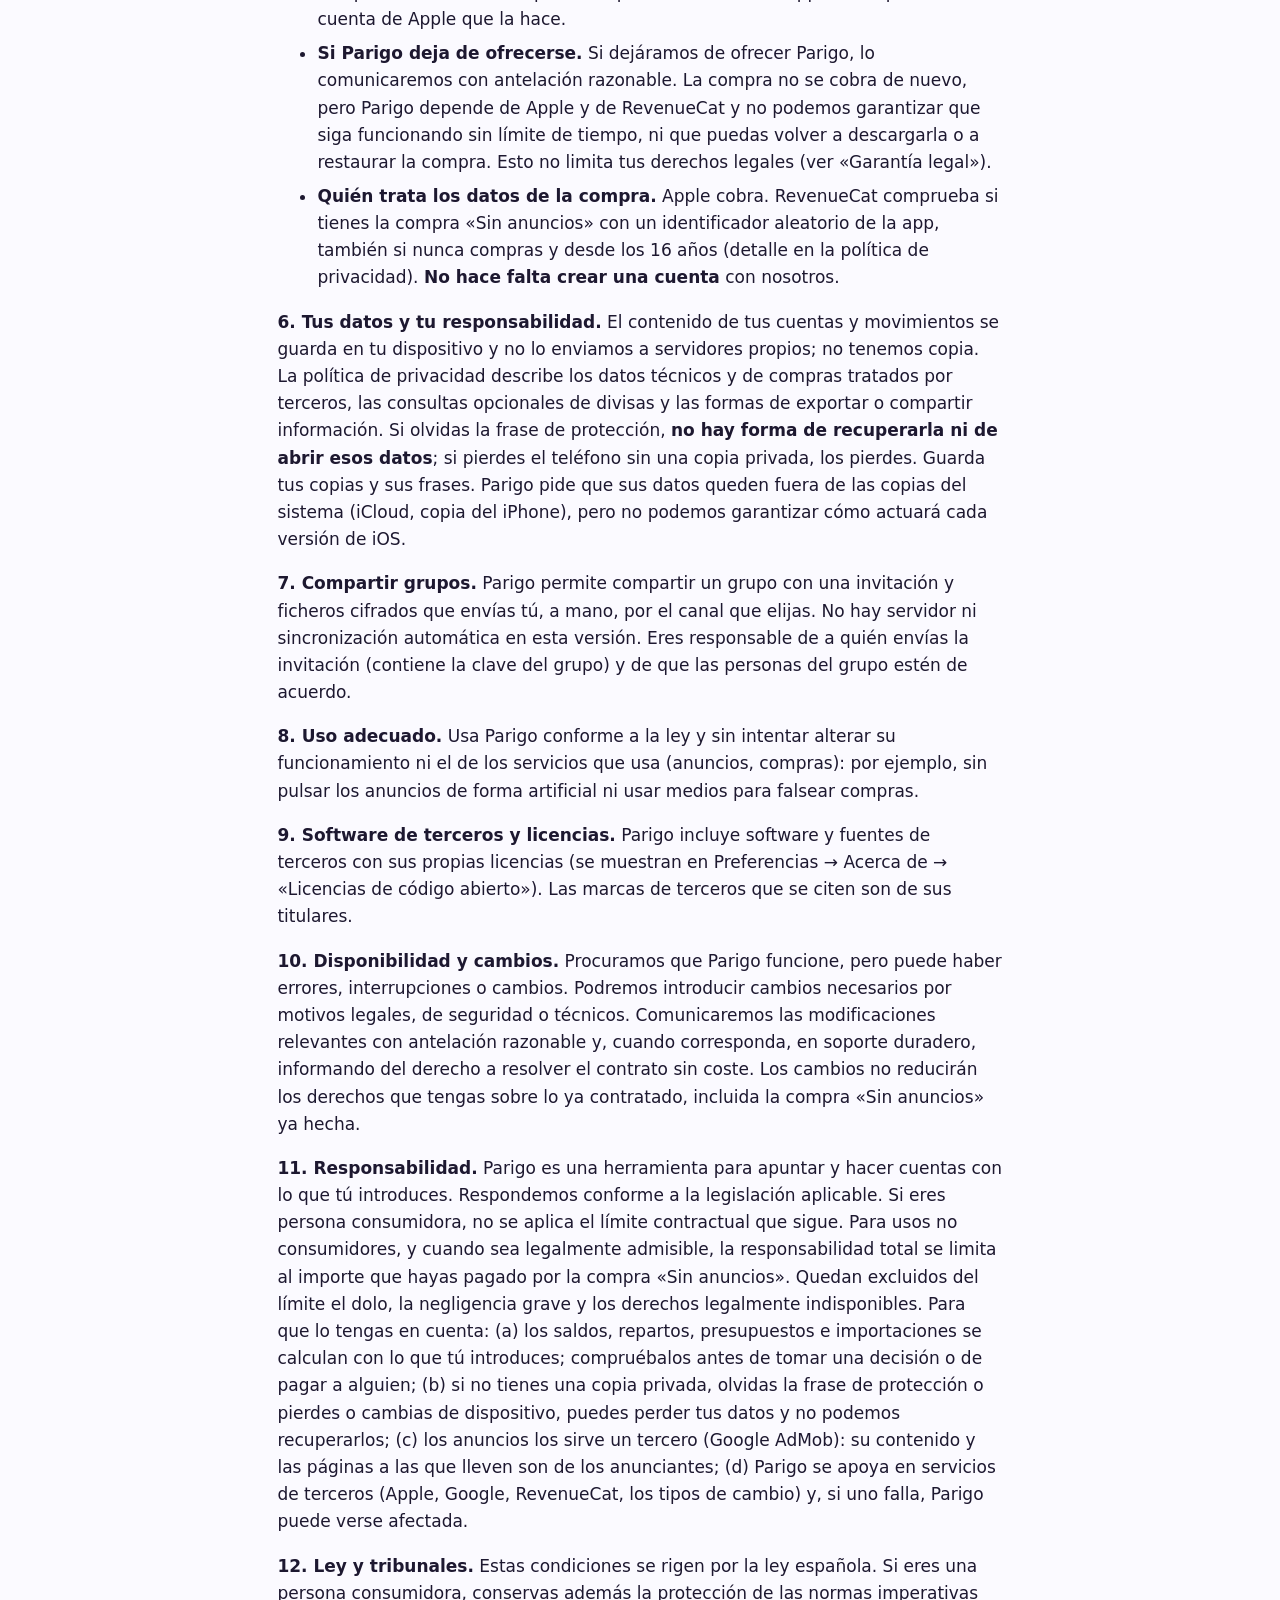
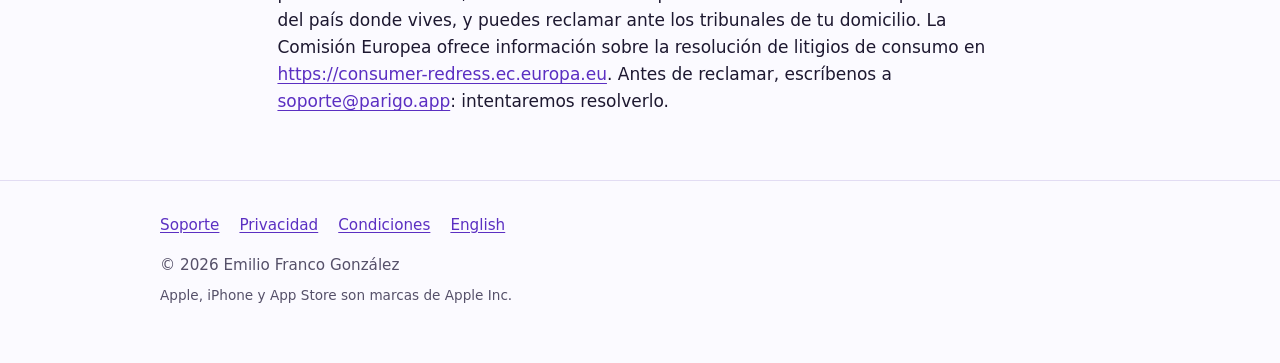
==== commit cb2ea3c5: "Terms and privacy: one-time purchase instead of subscription" ====
--- a/condiciones/index.html
+++ b/condiciones/index.html
@@ -48,13 +48,13 @@
 de Parigo en el App Store.</p>
 <p><strong>3. Quién puede usarla.</strong> Parigo no fija una edad mínima propia. Puede ser utilizada por menores. La primera vez que se
 abre, Parigo pregunta el año de nacimiento (es obligatorio contestar), para decidir qué servicios de terceros puede poner
-en marcha: a menores de 16 años no se les muestra publicidad, no se les ofrece la suscripción y no se pone en marcha
+en marcha: a menores de 16 años no se les muestra publicidad, no se les ofrece la compra «Sin anuncios» y no se pone en marcha
 ningún servicio de terceros de publicidad ni de compras. El año se guarda solo en tu dispositivo y puedes corregirlo
 después en Preferencias → «Año de nacimiento» → «Cambiar». El apartado 13 de la política de privacidad lo explica y
 detalla qué datos tratan los servicios de compras y publicidad. Si eres menor, necesitarás la intervención de tu madre,
 padre o tutor cuando la legislación aplicable la exija para aceptar estas condiciones. En España, cuando el tratamiento
 de datos se basa en el consentimiento, los menores de 14 años necesitan el de quien ostente su patria potestad o tutela.
-La suscripción solo se ofrece a partir de los 16 años y solo puede comprarla una persona adulta, o una persona de 16 o 17
+La compra «Sin anuncios» solo se ofrece a partir de los 16 años y solo puede hacerla una persona adulta, o una persona de 16 o 17
 años con la autorización de su madre, su padre o su tutor, conforme a las normas de la cuenta de Apple. «Pedir permiso
 para comprar» en «En familia» es un ejemplo de control de compra de Apple: no equivale a la autorización para tratar
 datos personales ni comprueba por sí solo la capacidad para contratar. Si usas Parigo en nombre de otras personas (un
@@ -65,47 +65,51 @@
 menores de 16 años no se les muestra publicidad. Parigo solo pide anuncios cuando el SDK de Google indica que puede
 pedirlos: después de que hayas hecho tu elección en el formulario de consentimiento o donde el formulario no se exige.
 Rechazar en el formulario no quita los anuncios: Google puede servir anuncios limitados conforme a tu elección; quitar
-los anuncios es lo que hace la suscripción. Puedes cambiar tu elección en Preferencias (opciones de privacidad de los
+los anuncios es lo que hace la compra «Sin anuncios». Puedes cambiar tu elección en Preferencias (opciones de privacidad de los
 anuncios). Los anuncios los sirve un tercero, Google AdMob. Pedimos a Google anuncios no personalizados y con contenido de
 clasificación G, y a los 16 y 17 años, además, con su tratamiento para adolescentes; la política de privacidad explica
 qué datos trata cada servicio. Junto a cada anuncio, «Sobre este anuncio» te permite denunciarlo y cambiar tu elección.
 No elegimos los anuncios uno a uno: su contenido y las páginas a las que lleven son de los anunciantes (ver apartado 11).
 Podemos cambiar o retirar la publicidad en el futuro.</p>
-<p><strong>5. Suscripción «Sin anuncios».</strong></p>
+<p><strong>5. Compra «Sin anuncios».</strong></p>
 <ul>
-<li><strong>Qué incluye.</strong> Quita los banners de publicidad mientras la suscripción esté activa. <strong>No desbloquea ninguna función:</strong>
-Parigo funciona igual con y sin suscripción. Si por tu elección de privacidad ya ves menos anuncios o anuncios
-limitados, la suscripción los quita todos; no añade funciones. Solo se ofrece a partir de los 16 años.</li>
-<li><strong>Precio y periodo.</strong> Mensual: 0,99 €. Anual: 7,99 €. Son los precios base para España; en otros países, el precio es el
-que fija Apple. El precio exacto, con impuestos, lo muestra Apple antes de que confirmes la compra.
-En España, esos precios incluyen los impuestos.</li>
-<li><strong>Requisitos técnicos.</strong> Para comprar o restaurar la suscripción hacen falta un iPhone con la versión de iOS que indique
+<li><strong>Qué es y qué incluye.</strong> Es una compra única, dentro de la app, que quita los banners de publicidad de Parigo de
+forma permanente en la cuenta de Apple con la que la haces. No es una suscripción: no hay renovaciones, periodos, pruebas
+gratuitas ni cancelaciones. <strong>No desbloquea ninguna función:</strong> todas las funciones de Parigo son gratuitas y funcionan
+igual con y sin la compra; la única diferencia es que no ves el banner. Si por tu elección de privacidad ya ves menos
+anuncios o anuncios limitados, la compra los quita todos; no añade funciones. Solo se ofrece a partir de los 16 años.</li>
+<li><strong>Precio.</strong> Pago único de 5,99 € (precio de referencia en España, con los impuestos incluidos); en otros países, el
+precio es el que fija Apple. El precio que vale es el que muestra Apple, con impuestos, antes de que confirmes la compra.</li>
+<li><strong>Requisitos técnicos.</strong> Para comprar o restaurar «Sin anuncios» hacen falta un iPhone con la versión de iOS que indique
 la ficha de Parigo en el App Store, conexión a internet y una cuenta de Apple.</li>
-<li><strong>Cobro y renovación automática.</strong> El cobro se hace a tu cuenta de Apple al confirmar la compra. La suscripción se
-renueva sola cada mes o cada año, al precio indicado, salvo que la canceles al menos 24 horas antes de que acabe el
-periodo en curso; Apple cobra la renovación durante las 24 horas anteriores al final del periodo.</li>
+<li><strong>Cobro único.</strong> El cobro se hace una sola vez, a tu cuenta de Apple, al confirmar la compra. No hay renovaciones ni
+cobros posteriores por ella.</li>
 <li><strong>Confirmación de la compra.</strong> Apple te envía por correo el recibo de la compra.</li>
-<li><strong>Cancelación.</strong> Puedes cancelarla cuando quieras en los ajustes de suscripciones de tu cuenta de Apple
-(<a href="https://apps.apple.com/account/subscriptions">https://apps.apple.com/account/subscriptions</a>, o desde Parigo con «Gestionar suscripción»). Sigue activa hasta el final
-del periodo ya pagado. Al terminar el periodo pagado continúa el uso gratuito; podrán mostrarse anuncios según tu edad y
-tu elección en el formulario. Borrar la app <strong>no</strong> cancela la suscripción.</li>
+<li><strong>Sin renovación ni cancelación.</strong> Al ser un pago único, no hay nada que cancelar y no se cobra nada más. La compra no
+caduca por el paso del tiempo: queda ligada a tu cuenta de Apple. Borrar la app <strong>no</strong> la anula ni genera cobros; si
+vuelves a instalar Parigo con la misma cuenta de Apple, la recuperas con «Restaurar compras».</li>
 <li><strong>Reembolsos y desistimiento.</strong> Nosotros no cobramos directamente ni hacemos reembolsos: Apple gestiona los cobros y
 reembolsos, según sus normas. Puedes pedir un reembolso a Apple en <a href="https://reportaproblem.apple.com">https://reportaproblem.apple.com</a>. Para España, Apple
-informa de un plazo de desistimiento de 14 días desde que recibes la confirmación de la compra (el recibo) para la
-suscripción inicial. Ese derecho
-solo puede perderse en los casos y con los requisitos que fija la ley: pedir expresamente que el servicio empiece
-durante el plazo y reconocer esa pérdida, en los términos de la información de desistimiento de Apple
-(<a href="https://www.apple.com/legal/internet-services/itunes/es/rightofwithdrawal-es.pdf">https://www.apple.com/legal/internet-services/itunes/es/rightofwithdrawal-es.pdf</a>); allí puedes consultar el
-procedimiento y el formulario. Que el servicio empiece no hace perder el derecho de forma automática. Cancelar la
-renovación no equivale a desistir de la compra.</li>
-<li><strong>Garantía legal.</strong> Si eres persona consumidora, tienes derecho a que el servicio digital sea conforme con lo
-contratado, según la garantía legal de conformidad de la normativa de consumo; estas condiciones no la limitan.
-Conservas tus derechos legales frente al proveedor de la app.</li>
-<li><strong>Cambios de precio.</strong> Si cambia el precio, Apple te informa y, cuando la ley o Apple lo exijan, te pide conformidad antes
-de aplicarlo.</li>
-<li><strong>Restaurar.</strong> Con «Restaurar compras» (Preferencias → «Sin anuncios») recuperas la suscripción en un dispositivo nuevo
-con la misma cuenta de Apple. La suscripción comprada en Apple no vale en otras tiendas.</li>
-<li><strong>Quién trata los datos de la compra.</strong> Apple cobra. RevenueCat comprueba si la suscripción está activa con un
+informa de un plazo de desistimiento de 14 días desde que recibes la confirmación de la compra (el recibo). Ese derecho
+solo puede perderse en los casos y con los requisitos que fija la ley: para un contenido digital que no se entrega en
+soporte material, que se empiece a suministrar durante el plazo con tu consentimiento previo y expreso y con tu
+reconocimiento de que así pierdes el derecho de desistimiento, en los términos de la información de desistimiento de
+Apple (<a href="https://www.apple.com/legal/internet-services/itunes/es/rightofwithdrawal-es.pdf">https://www.apple.com/legal/internet-services/itunes/es/rightofwithdrawal-es.pdf</a>); allí puedes consultar el
+procedimiento y el formulario. Que la compra se active no hace perder el derecho de forma automática. Borrar la app no
+equivale a desistir de la compra.</li>
+<li><strong>Garantía legal.</strong> Si eres persona consumidora, tienes derecho a que el contenido o servicio digital que compras sea
+conforme con lo contratado, según la garantía legal de conformidad de la normativa de consumo; estas condiciones no la
+limitan. Conservas tus derechos legales frente al proveedor de la app.</li>
+<li><strong>Cambios de precio.</strong> Si cambiamos el precio de «Sin anuncios», el cambio solo afecta a quien la compre después: quien
+ya la tiene no paga nada más.</li>
+<li><strong>Restaurar.</strong> Con «Restaurar compras» (Preferencias → «Sin anuncios») recuperas la compra en un dispositivo nuevo, o
+tras reinstalar Parigo, con la misma cuenta de Apple. La compra hecha en Apple no vale en otras tiendas. La compra no
+está activada para Compartir en familia de Apple: vale para la cuenta de Apple que la hace.</li>
+<li><strong>Si Parigo deja de ofrecerse.</strong> Si dejáramos de ofrecer Parigo, lo comunicaremos con antelación razonable. La compra no
+se cobra de nuevo, pero Parigo depende de Apple y de RevenueCat y no podemos garantizar que siga funcionando sin límite
+de tiempo, ni que puedas volver a descargarla o a restaurar la compra. Esto no limita tus derechos legales (ver
+«Garantía legal»).</li>
+<li><strong>Quién trata los datos de la compra.</strong> Apple cobra. RevenueCat comprueba si tienes la compra «Sin anuncios» con un
 identificador aleatorio de la app, también si nunca compras y desde los 16 años (detalle en la política de privacidad).
 <strong>No hace falta crear una cuenta</strong> con nosotros.</li>
 </ul>
@@ -126,11 +130,12 @@
 <p><strong>10. Disponibilidad y cambios.</strong> Procuramos que Parigo funcione, pero puede haber errores, interrupciones o cambios.
 Podremos introducir cambios necesarios por motivos legales, de seguridad o técnicos. Comunicaremos las modificaciones
 relevantes con antelación razonable y, cuando corresponda, en soporte duradero, informando del derecho a resolver el
-contrato sin coste. Los cambios no reducirán los derechos correspondientes al periodo ya contratado.</p>
+contrato sin coste. Los cambios no reducirán los derechos que tengas sobre lo ya contratado, incluida la compra «Sin
+anuncios» ya hecha.</p>
 <p><strong>11. Responsabilidad.</strong> Parigo es una herramienta para apuntar y hacer cuentas con lo que tú introduces. Respondemos
-conforme a la legislación aplicable. Si eres persona consumidora, no se aplica el límite contractual de doce meses. Para
-usos no consumidores, y cuando sea legalmente admisible, la responsabilidad total se limita a lo pagado en los doce meses
-anteriores. Quedan excluidos del límite el dolo, la negligencia grave y los derechos legalmente indisponibles. Para que
+conforme a la legislación aplicable. Si eres persona consumidora, no se aplica el límite contractual que sigue. Para
+usos no consumidores, y cuando sea legalmente admisible, la responsabilidad total se limita al importe que hayas pagado
+por la compra «Sin anuncios». Quedan excluidos del límite el dolo, la negligencia grave y los derechos legalmente indisponibles. Para que
 lo tengas en cuenta: (a) los saldos, repartos, presupuestos e importaciones se calculan con lo que tú introduces;
 compruébalos antes de tomar una decisión o de pagar a alguien; (b) si no tienes una copia privada, olvidas la frase de
 protección o pierdes o cambias de dispositivo, puedes perder tus datos y no podemos recuperarlos; (c) los anuncios los
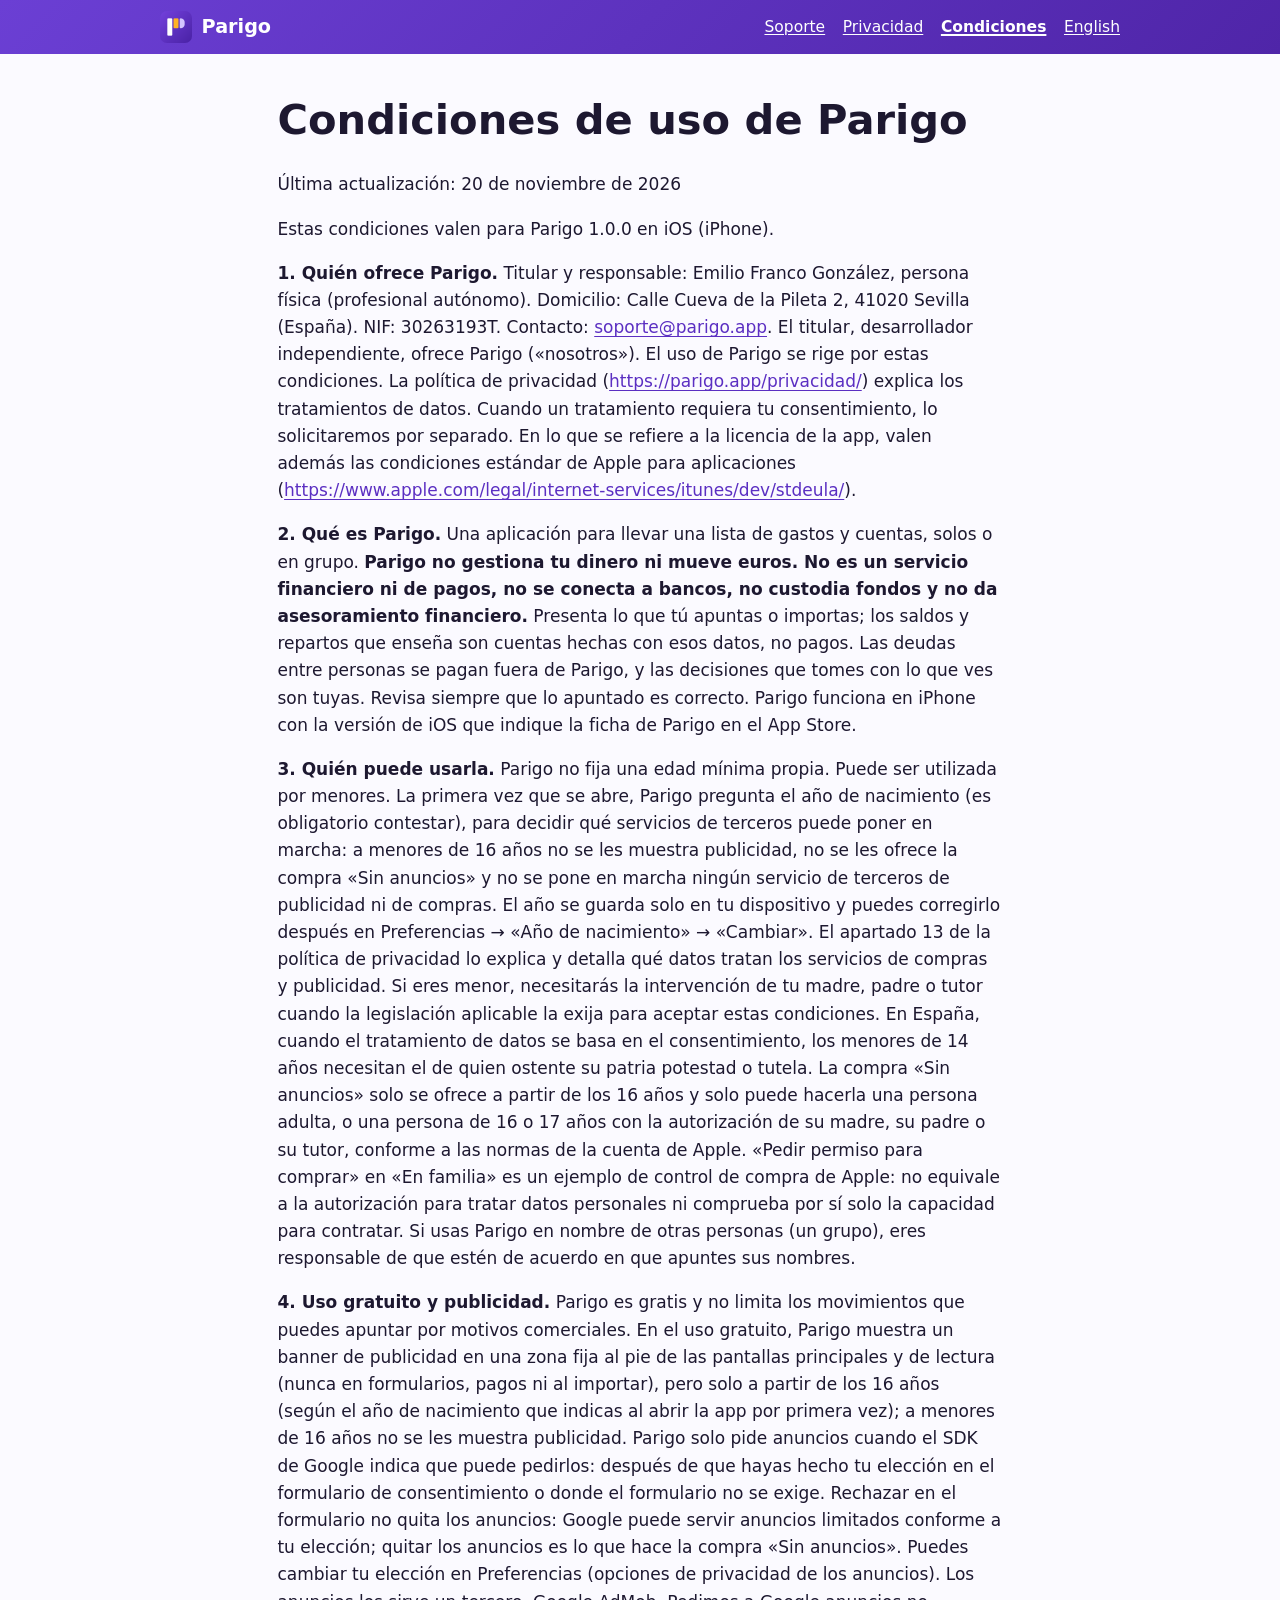
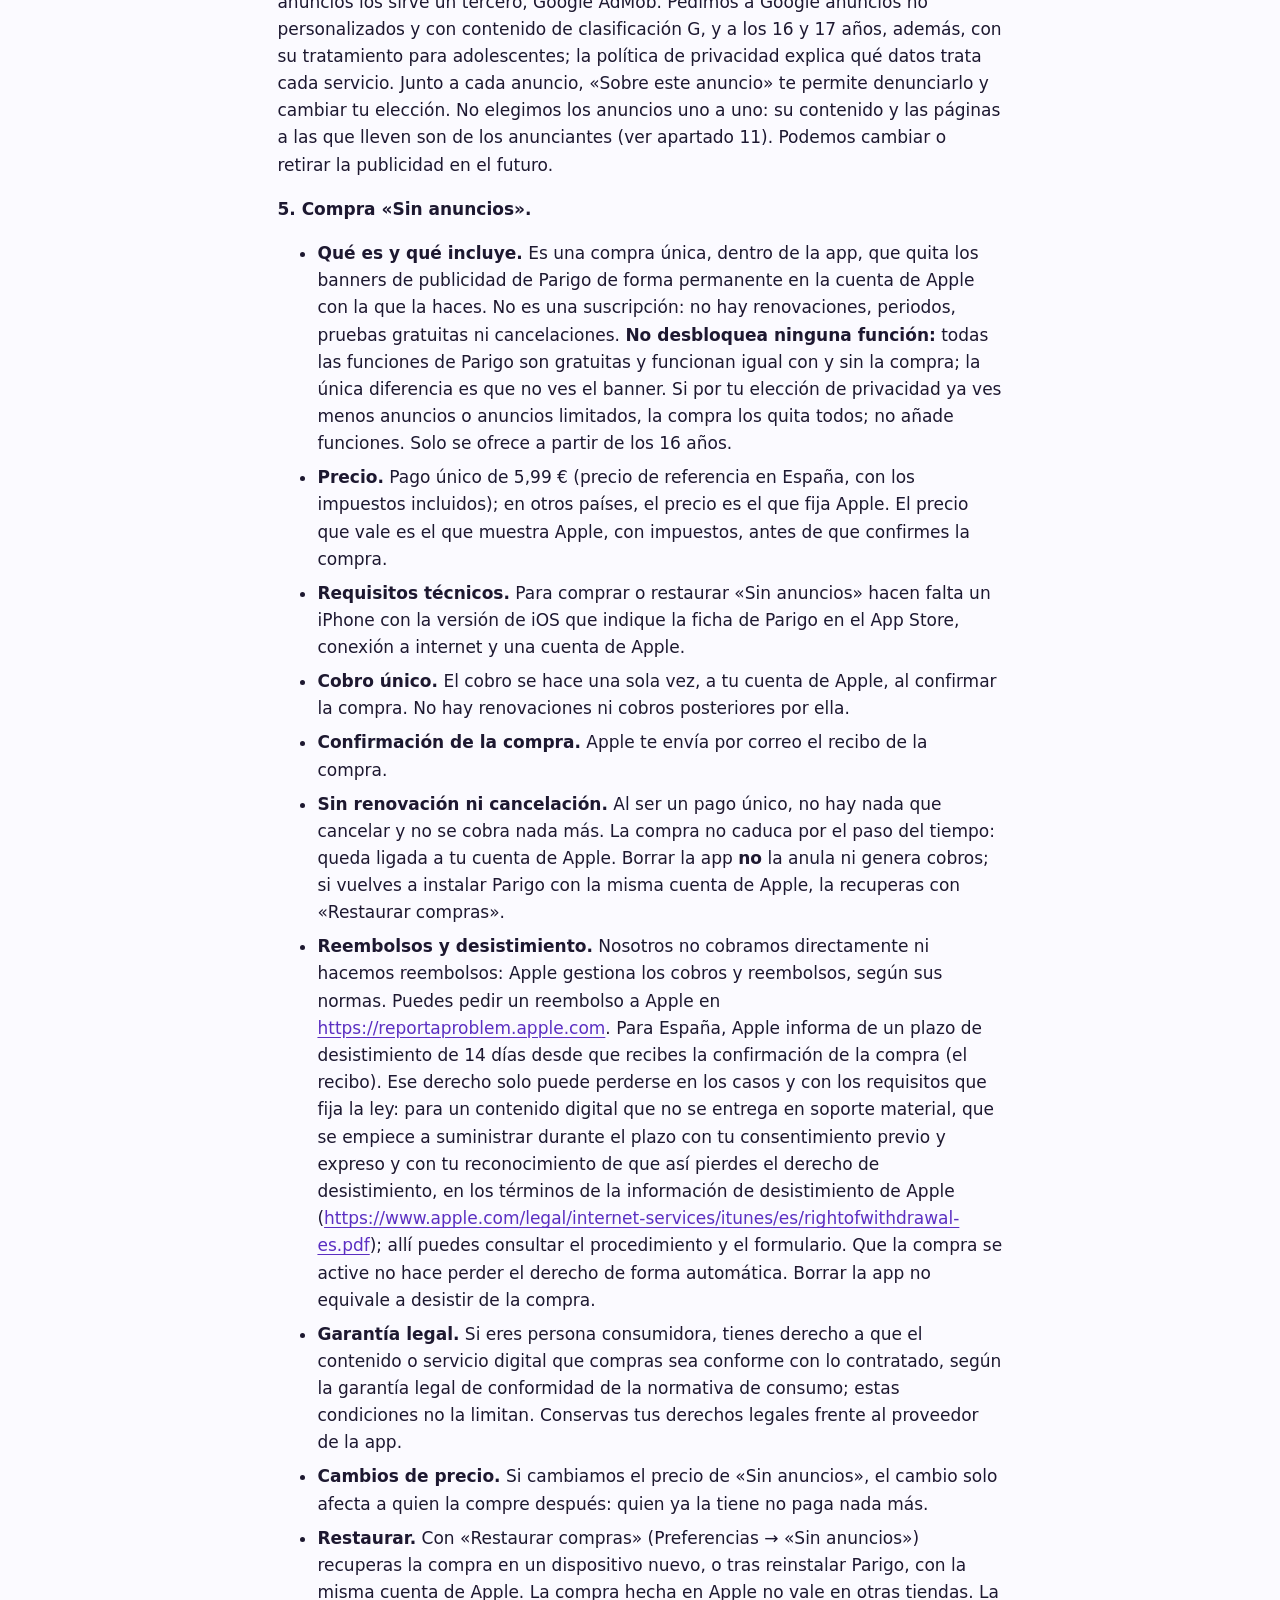
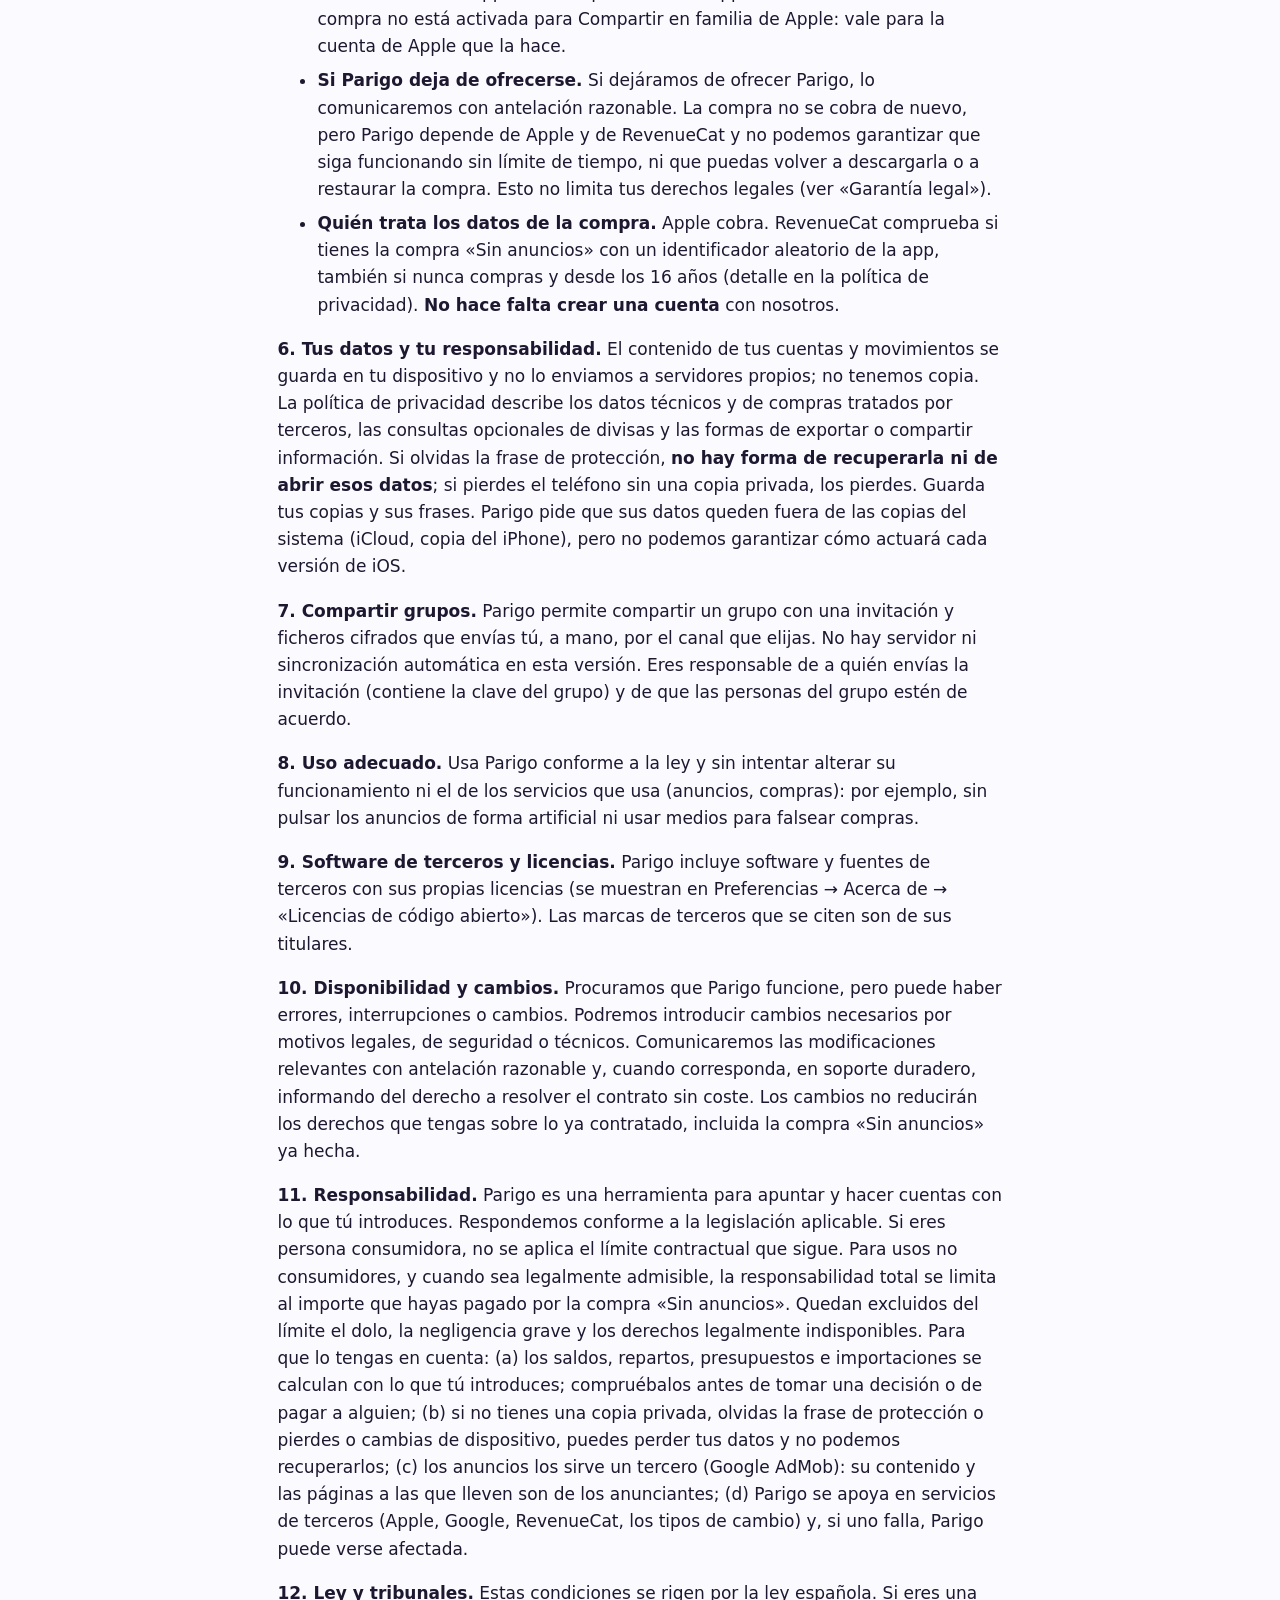
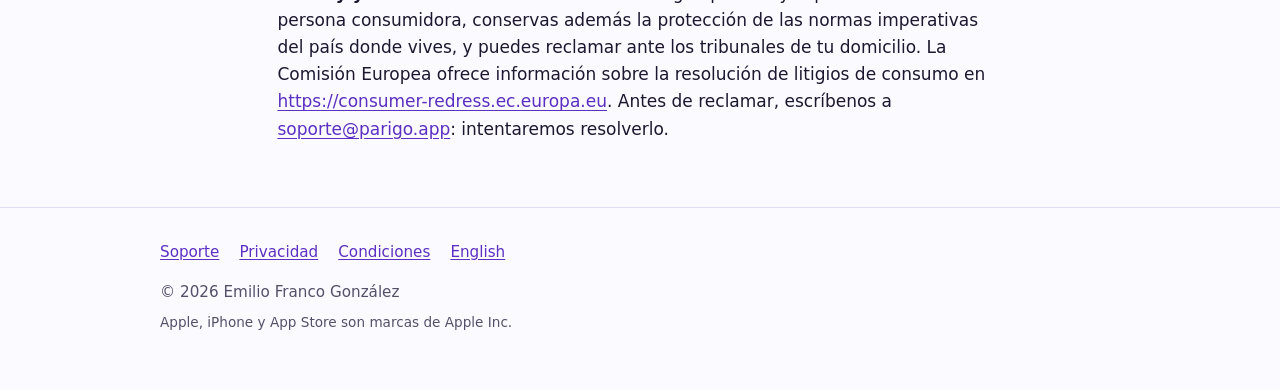
==== commit 9c07f075: "Privacy and terms: reminders, export, import rules, ad placement" ====
--- a/condiciones/index.html
+++ b/condiciones/index.html
@@ -60,8 +60,8 @@
 datos personales ni comprueba por sí solo la capacidad para contratar. Si usas Parigo en nombre de otras personas (un
 grupo), eres responsable de que estén de acuerdo en que apuntes sus nombres.</p>
 <p><strong>4. Uso gratuito y publicidad.</strong> Parigo es gratis y no limita los movimientos que puedes apuntar por motivos
-comerciales. En el uso gratuito, Parigo muestra un banner de publicidad en Inicio, en Análisis y en la lista de
-Grupos, pero solo a partir de los 16 años (según el año de nacimiento que indicas al abrir la app por primera vez); a
+comerciales. En el uso gratuito, Parigo muestra un banner de publicidad en una zona fija al pie de las pantallas
+principales y de lectura (nunca en formularios, pagos ni al importar), pero solo a partir de los 16 años (según el año de nacimiento que indicas al abrir la app por primera vez); a
 menores de 16 años no se les muestra publicidad. Parigo solo pide anuncios cuando el SDK de Google indica que puede
 pedirlos: después de que hayas hecho tu elección en el formulario de consentimiento o donde el formulario no se exige.
 Rechazar en el formulario no quita los anuncios: Google puede servir anuncios limitados conforme a tu elección; quitar
